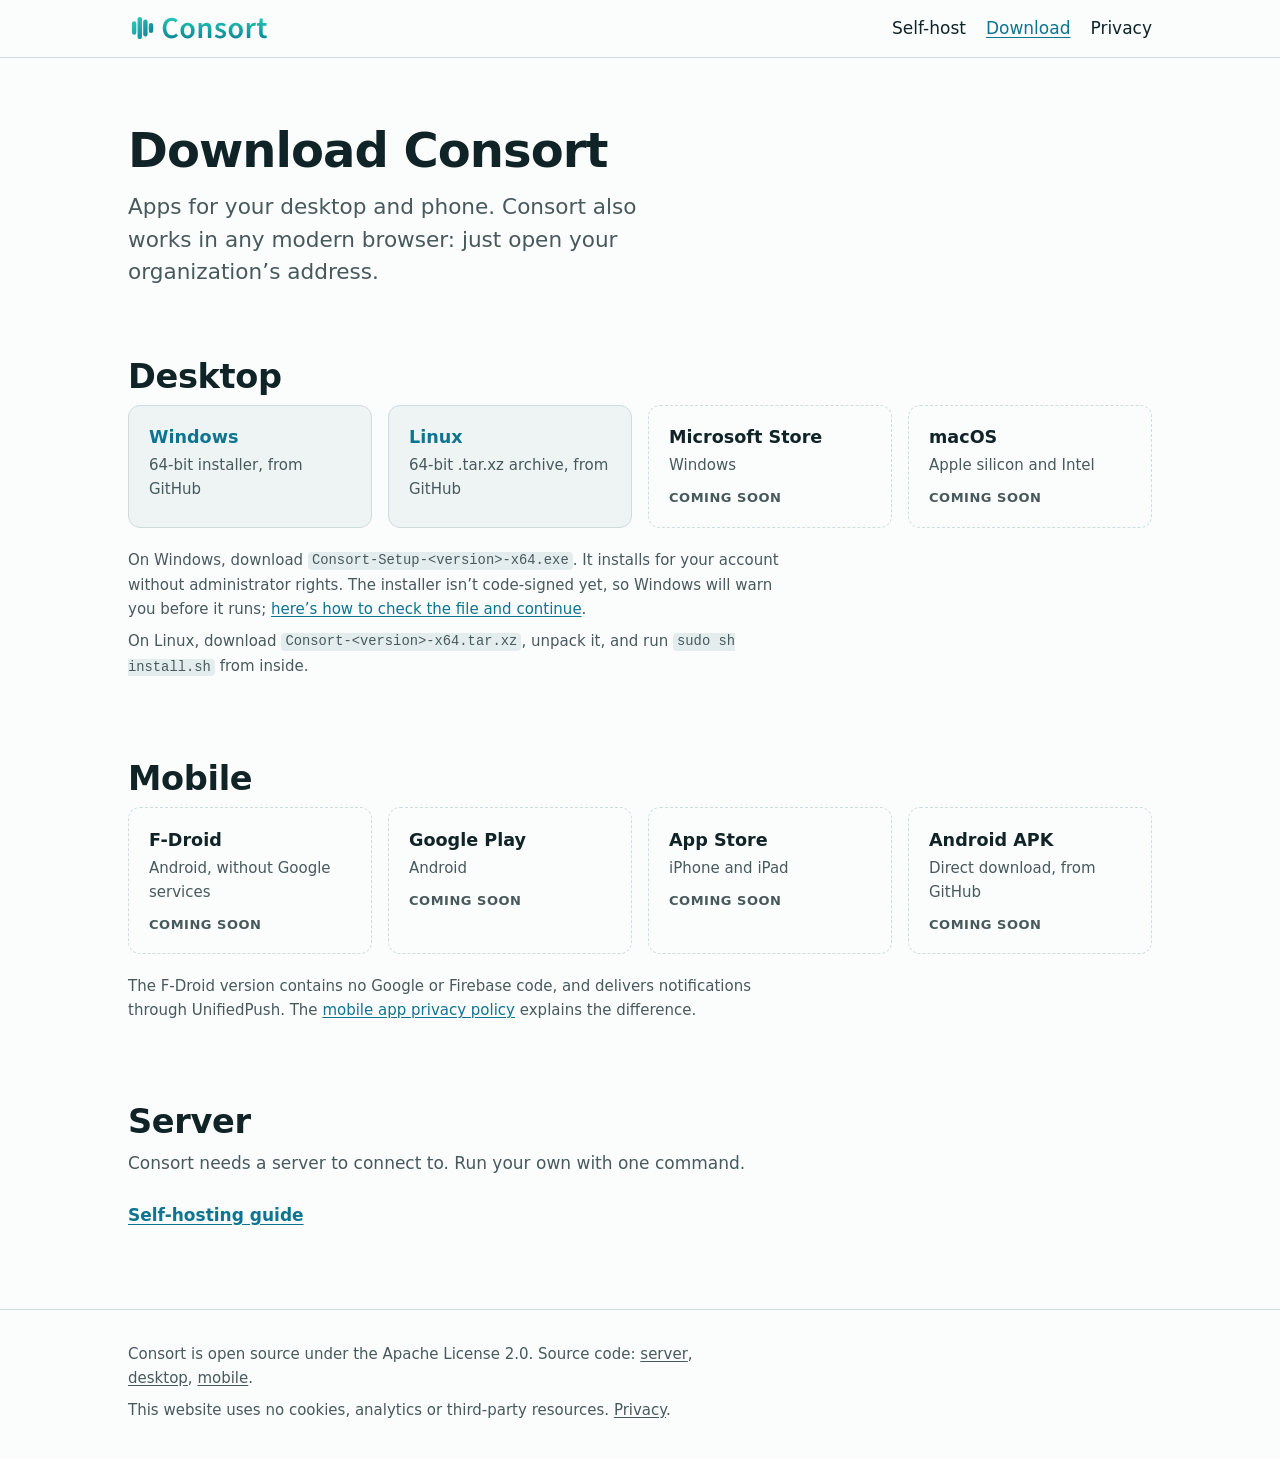
==== download/index.html @ 9788ccdd "Make the site about Consort as a whole consort.chat now markets Consort itself: the server, and the " ====
<!doctype html>
<html lang="en">
<head>
  <meta charset="utf-8">
  <meta name="viewport" content="width=device-width, initial-scale=1">
  <meta http-equiv="Content-Security-Policy" content="default-src 'none'; style-src 'self'; img-src 'self'; base-uri 'none'; form-action 'none'">
  <meta name="referrer" content="no-referrer">
  <title>Download · Consort</title>
  <meta name="description" content="Download Consort for Windows, Linux and Android.">
  <link rel="icon" href="../assets/favicon.svg" type="image/svg+xml">
  <link rel="stylesheet" href="../assets/style.css">
</head>
<body>
  <a class="skip-link" href="#main">Skip to content</a>

  <header class="site-header">
    <div class="wrap">
      <a class="brand" href="../"><img src="../assets/consort-logo.svg" alt="Consort" width="140" height="28"></a>
      <nav class="site-nav" aria-label="Main">
        <ul>
          <li><a href="../server/">Self-host</a></li>
          <li><a href="./" aria-current="page">Download</a></li>
          <li><a href="../privacy/">Privacy</a></li>
        </ul>
      </nav>
    </div>
  </header>

  <main id="main">
    <div class="wrap">
      <div class="page-head">
        <h1>Download Consort</h1>
        <p class="lede">Apps for your desktop and phone. Consort also works in any modern browser: just open your organization’s address.</p>
      </div>

      <!--
        One line per download. A card without href shows "Coming soon".
        To put one live, add its href (for cards with a data-href, rename
        data-href to href). See README.md.
      -->

      <section class="section" id="desktop" aria-labelledby="desktop-title">
        <h2 id="desktop-title">Desktop</h2>
        <ul class="stores">
          <li><a class="store" data-store="windows" href="https://github.com/Dyslectric/Consort-Desktop/releases/latest"><span class="store-name">Windows</span> <span class="store-detail">64-bit installer, from GitHub</span> <span class="store-status">Coming soon</span></a></li>
          <li><a class="store" data-store="linux" href="https://github.com/Dyslectric/Consort-Desktop/releases/latest"><span class="store-name">Linux</span> <span class="store-detail">64-bit .tar.xz archive, from GitHub</span> <span class="store-status">Coming soon</span></a></li>
          <li><a class="store" data-store="microsoft-store"><span class="store-name">Microsoft Store</span> <span class="store-detail">Windows</span> <span class="store-status">Coming soon</span></a></li>
          <li><a class="store" data-store="macos"><span class="store-name">macOS</span> <span class="store-detail">Apple silicon and Intel</span> <span class="store-status">Coming soon</span></a></li>
        </ul>
        <p class="fine-print">On Windows, download <code>Consort-Setup-&lt;version&gt;-x64.exe</code>. It installs for your account without administrator rights. The installer isn’t code-signed yet, so Windows will warn you before it runs; <a href="https://github.com/Dyslectric/Consort-Desktop/blob/main/docs/windows-smartscreen.md">here’s how to check the file and continue</a>.</p>
        <p class="fine-print">On Linux, download <code>Consort-&lt;version&gt;-x64.tar.xz</code>, unpack it, and run <code>sudo sh install.sh</code> from inside.</p>
      </section>

      <section class="section" id="mobile" aria-labelledby="mobile-title">
        <h2 id="mobile-title">Mobile</h2>
        <ul class="stores">
          <li><a class="store" data-store="f-droid" data-href="https://f-droid.org/packages/chat.consort.fdroid/"><span class="store-name">F-Droid</span> <span class="store-detail">Android, without Google services</span> <span class="store-status">Coming soon</span></a></li>
          <li><a class="store" data-store="google-play" data-href="https://play.google.com/store/apps/details?id=chat.consort.mobile"><span class="store-name">Google Play</span> <span class="store-detail">Android</span> <span class="store-status">Coming soon</span></a></li>
          <li><a class="store" data-store="app-store"><span class="store-name">App Store</span> <span class="store-detail">iPhone and iPad</span> <span class="store-status">Coming soon</span></a></li>
          <li><a class="store" data-store="android-apk" data-href="https://github.com/ConsortChat/consort-mobile/releases/latest"><span class="store-name">Android APK</span> <span class="store-detail">Direct download, from GitHub</span> <span class="store-status">Coming soon</span></a></li>
        </ul>
        <p class="fine-print">The F-Droid version contains no Google or Firebase code, and delivers notifications through UnifiedPush. The <a href="../privacy/mobile/">mobile app privacy policy</a> explains the difference.</p>
      </section>

      <section class="section" id="server" aria-labelledby="server-title">
        <h2 id="server-title">Server</h2>
        <p class="section-intro">Consort needs a server to connect to. Run your own with one command.</p>
        <p class="more"><a href="../server/">Self-hosting guide</a></p>
      </section>
    </div>
  </main>

  <footer class="site-footer">
    <div class="wrap">
      <p>Consort is open source under the Apache License 2.0. Source code: <a href="https://github.com/Dyslectric/Consort">server</a>, <a href="https://github.com/Dyslectric/Consort-Desktop">desktop</a>, <a href="https://github.com/ConsortChat/consort-mobile">mobile</a>.</p>
      <p>This website uses no cookies, analytics or third-party resources. <a href="../privacy/">Privacy</a>.</p>
    </div>
  </footer>
</body>
</html>
---- assets/style.css ----
/* Consort website. Plain CSS, no external resources. */

:root {
  color-scheme: light dark;

  --bg: #fbfdfd;
  --surface: #eef4f4;
  --text: #102326;
  --muted: #48595c;
  --border: #cfdcdd;
  --accent: #0e7490;
  --accent-hover: #0b5d73;
  --on-accent: #ffffff;
  --code-bg: #e4eded;
  --note-bg: #fff6db;
  --note-border: #b88600;
  --note-text: #3d2e00;

  --font: system-ui, -apple-system, "Segoe UI", Roboto, "Noto Sans", Ubuntu, Cantarell, "Helvetica Neue", Arial, sans-serif;
  --mono: ui-monospace, "Cascadia Mono", "Segoe UI Mono", Menlo, Consolas, monospace;
  --radius: 12px;
  --page: 68rem;
  --measure: 70ch;
  --gutter: clamp(1rem, 4vw, 2rem);
}

@media (prefers-color-scheme: dark) {
  :root {
    --bg: #0c1517;
    --surface: #152326;
    --text: #e4eced;
    --muted: #a3b4b6;
    --border: #2a3c3f;
    --accent: #2dd4bf;
    --accent-hover: #5eead4;
    --on-accent: #042f2e;
    --code-bg: #0f1c1f;
    --note-bg: #2b2208;
    --note-border: #d9a520;
    --note-text: #f6e7b8;
  }
}

*,
*::before,
*::after {
  box-sizing: border-box;
}

html {
  -webkit-text-size-adjust: 100%;
  text-size-adjust: 100%;
}

body {
  margin: 0;
  background: var(--bg);
  color: var(--text);
  font-family: var(--font);
  font-size: 1.0625rem;
  line-height: 1.6;
}

img,
video {
  max-width: 100%;
  height: auto;
}

a {
  color: var(--accent);
  text-underline-offset: 0.15em;
}

a:hover {
  color: var(--accent-hover);
}

:focus-visible {
  outline: 3px solid var(--accent);
  outline-offset: 3px;
  border-radius: 4px;
}

h1,
h2,
h3 {
  line-height: 1.2;
  text-wrap: balance;
}

p {
  text-wrap: pretty;
}

code {
  font-family: var(--mono);
  font-size: 0.92em;
}

.wrap {
  max-width: var(--page);
  margin-inline: auto;
  padding-inline: var(--gutter);
}

.visually-hidden {
  position: absolute !important;
  width: 1px;
  height: 1px;
  margin: -1px;
  padding: 0;
  overflow: hidden;
  clip: rect(0 0 0 0);
  white-space: nowrap;
  border: 0;
}

.skip-link {
  position: absolute;
  left: var(--gutter);
  top: -100px;
  z-index: 10;
  padding: 0.5rem 1rem;
  background: var(--accent);
  color: var(--on-accent);
  border-radius: 0 0 8px 8px;
  font-weight: 600;
}

.skip-link:focus {
  top: 0;
  color: var(--on-accent);
}

/* Header and footer */

.site-header {
  border-bottom: 1px solid var(--border);
}

.site-header .wrap {
  display: flex;
  flex-wrap: wrap;
  align-items: center;
  justify-content: space-between;
  gap: 0.5rem 1.5rem;
  padding-block: 0.9rem;
}

.brand {
  display: inline-flex;
  align-items: center;
  border-radius: 4px;
}

.brand img {
  display: block;
  width: auto;
  height: 28px;
}

.site-nav ul {
  display: flex;
  flex-wrap: wrap;
  gap: 0.25rem 1.25rem;
  margin: 0;
  padding: 0;
  list-style: none;
}

.site-nav a {
  color: var(--text);
  text-decoration: none;
  font-weight: 500;
}

.site-nav a:hover,
.site-nav a[aria-current="page"] {
  color: var(--accent);
  text-decoration: underline;
}

.site-footer {
  margin-top: 5rem;
  border-top: 1px solid var(--border);
  color: var(--muted);
  font-size: 0.9375rem;
}

.site-footer .wrap {
  padding-block: 2rem;
}

.site-footer p {
  margin: 0 0 0.5rem;
  max-width: var(--measure);
}

.site-footer a {
  color: inherit;
}

.site-footer a:hover {
  color: var(--accent);
}

/* Shared blocks */

.section {
  padding-top: clamp(3rem, 8vw, 5rem);
}

.section > h2,
.section-head h2 {
  margin: 0 0 0.5rem;
  font-size: clamp(1.6rem, 4vw, 2.1rem);
  letter-spacing: -0.01em;
}

.section-intro {
  margin: 0 0 1.5rem;
  max-width: var(--measure);
  color: var(--muted);
  font-size: 1.0625rem;
}

.page-head {
  padding-block: clamp(2.5rem, 7vw, 4rem) 0;
  max-width: var(--measure);
}

.page-head h1 {
  margin: 0 0 0.75rem;
  font-size: clamp(2.2rem, 6vw, 3rem);
  letter-spacing: -0.02em;
}

.lede {
  margin: 0 0 1.75rem;
  max-width: 44ch;
  color: var(--muted);
  font-size: clamp(1.15rem, 2.4vw, 1.35rem);
  line-height: 1.5;
}

.actions {
  display: flex;
  flex-wrap: wrap;
  gap: 0.75rem;
}

.button {
  display: inline-block;
  padding: 0.7rem 1.25rem;
  border: 2px solid var(--accent);
  border-radius: 999px;
  font-weight: 600;
  text-decoration: none;
  line-height: 1.2;
}

.button-primary {
  background: var(--accent);
  color: var(--on-accent);
}

.button-primary:hover {
  background: var(--accent-hover);
  border-color: var(--accent-hover);
  color: var(--on-accent);
}

.button-secondary {
  color: var(--accent);
}

.button-secondary:hover {
  border-color: var(--accent-hover);
  color: var(--accent-hover);
}

.cards {
  display: grid;
  grid-template-columns: repeat(auto-fit, minmax(17rem, 1fr));
  gap: 1rem;
  margin: 0;
  padding: 0;
  list-style: none;
}

.card {
  padding: 1.25rem 1.35rem;
  background: var(--surface);
  border-radius: var(--radius);
}

.card h3 {
  margin: 0 0 0.35rem;
  font-size: 1.125rem;
}

.card p {
  margin: 0;
  color: var(--muted);
}

.card p + p {
  margin-top: 0.75rem;
}

.card .card-link {
  font-weight: 600;
}

/* At most two columns, so four cards make a 2×2 grid rather than 3 + 1. */
.cards-pairs {
  grid-template-columns: repeat(auto-fit, minmax(min(100%, 26rem), 1fr));
}

.page-head + .section {
  padding-top: clamp(1.5rem, 4vw, 2.5rem);
}

.more {
  margin: 1.25rem 0 0;
  font-weight: 600;
}

.fine-print {
  margin: 1.25rem 0 0;
  max-width: var(--measure);
  color: var(--muted);
  font-size: 0.9375rem;
}

.fine-print + .fine-print {
  margin-top: 0.5rem;
}

pre {
  margin: 0 0 1rem;
  padding: 1rem 1.25rem;
  overflow-x: auto;
  background: var(--code-bg);
  border: 1px solid var(--border);
  border-radius: 8px;
  font-family: var(--mono);
  font-size: 0.9375rem;
  line-height: 1.55;
}

pre code {
  font-size: inherit;
}

:not(pre) > code {
  padding: 0.1em 0.3em;
  background: var(--code-bg);
  border-radius: 4px;
}

/* Landing page */

.hero {
  display: grid;
  grid-template-columns: 1fr;
  align-items: center;
  gap: 2.5rem;
  padding-block: clamp(2.5rem, 8vw, 5rem) 0;
}

@media (min-width: 56rem) {
  .hero {
    grid-template-columns: minmax(0, 1.15fr) minmax(0, 1fr);
  }
}

.hero h1 {
  margin: 0 0 1rem;
  font-size: clamp(2.3rem, 5.5vw, 3.5rem);
  letter-spacing: -0.02em;
}

.media {
  margin: 0;
}

.media video,
.media img {
  display: block;
  width: 100%;
  border-radius: var(--radius);
  background: #1c1c1c;
}

.media figcaption {
  margin-top: 0.6rem;
  color: var(--muted);
  font-size: 0.9375rem;
}

.hero .media video {
  max-width: 26rem;
  margin-inline: auto;
}

.hero .media figcaption {
  text-align: center;
}

.split {
  display: grid;
  grid-template-columns: 1fr;
  align-items: center;
  gap: 2rem;
}

@media (min-width: 56rem) {
  .split {
    grid-template-columns: minmax(0, 1fr) minmax(0, 1fr);
    gap: 3rem;
  }
}

.split p {
  color: var(--muted);
  max-width: var(--measure);
}

.checks {
  margin: 0;
  padding: 0;
  list-style: none;
}

.checks li {
  position: relative;
  padding-left: 1.5rem;
}

.checks li + li {
  margin-top: 0.4rem;
}

.checks li::before {
  content: "";
  position: absolute;
  left: 0.2rem;
  top: 0.55em;
  width: 0.5rem;
  height: 0.5rem;
  border-radius: 50%;
  background: var(--accent);
}

.band {
  padding: clamp(1.5rem, 4vw, 2.5rem);
  background: var(--surface);
  border-radius: calc(var(--radius) * 1.5);
}

.band > h2 {
  margin-top: 0;
}

.band p {
  max-width: var(--measure);
}

/* Download cards. A card without href is a placeholder ("Coming soon"). */

.stores {
  display: grid;
  grid-template-columns: repeat(auto-fit, minmax(14rem, 1fr));
  gap: 1rem;
  margin: 0;
  padding: 0;
  list-style: none;
}

.store {
  display: flex;
  flex-direction: column;
  gap: 0.1rem;
  height: 100%;
  padding: 1.1rem 1.25rem;
  border: 1px solid var(--border);
  border-radius: var(--radius);
  background: var(--surface);
  color: var(--text);
  text-decoration: none;
}

.store-name {
  font-weight: 650;
  font-size: 1.1rem;
}

.store-detail {
  color: var(--muted);
  font-size: 0.9375rem;
}

.store-status {
  margin-top: 0.6rem;
  color: var(--muted);
  font-size: 0.8125rem;
  font-weight: 600;
  letter-spacing: 0.04em;
  text-transform: uppercase;
}

.store[href] .store-name {
  color: var(--accent);
}

.store[href]:hover {
  border-color: var(--accent);
}

.store[href]:hover .store-name {
  text-decoration: underline;
}

.store[href] .store-status {
  display: none;
}

.store:not([href]) {
  border-style: dashed;
  background: transparent;
}

/* Long-form text (server guide, privacy policies) */

.prose {
  max-width: var(--measure);
  padding-block: clamp(2rem, 6vw, 3.5rem) 0;
}

.prose h1 {
  margin: 0 0 0.5rem;
  font-size: clamp(2rem, 5vw, 2.6rem);
  letter-spacing: -0.01em;
}

.prose h2 {
  margin: 2.5rem 0 0.5rem;
  font-size: 1.4rem;
}

.prose h3 {
  margin: 1.75rem 0 0.35rem;
  font-size: 1.1rem;
}

.prose p,
.prose ul,
.prose ol {
  margin: 0 0 1rem;
}

.prose li + li {
  margin-top: 0.35rem;
}

.meta {
  color: var(--muted);
}

.breadcrumb {
  margin: 0 0 0.5rem;
  font-size: 0.9375rem;
}

.note {
  margin: 1.5rem 0 2rem;
  padding: 1rem 1.25rem;
  border: 1px solid var(--note-border);
  border-left-width: 6px;
  border-radius: 8px;
  background: var(--note-bg);
  color: var(--note-text);
}

.note p {
  margin: 0;
}

.note p + p {
  margin-top: 0.5rem;
}

.placeholder {
  padding: 0 0.2em;
  border-radius: 3px;
  background: var(--note-bg);
  color: var(--note-text);
  outline: 1px dashed var(--note-border);
  font-family: var(--mono);
  font-size: 0.9em;
}

.table-scroll {
  margin: 0 0 1rem;
  overflow-x: auto;
}

table {
  width: 100%;
  min-width: 32rem;
  border-collapse: collapse;
  font-size: 0.9875rem;
}

th,
td {
  padding: 0.6rem 0.75rem;
  border-bottom: 1px solid var(--border);
  text-align: left;
  vertical-align: top;
}

thead th {
  border-bottom-width: 2px;
}

tbody th {
  font-weight: 600;
}

@media (prefers-reduced-motion: no-preference) {
  html {
    scroll-behavior: smooth;
  }
}
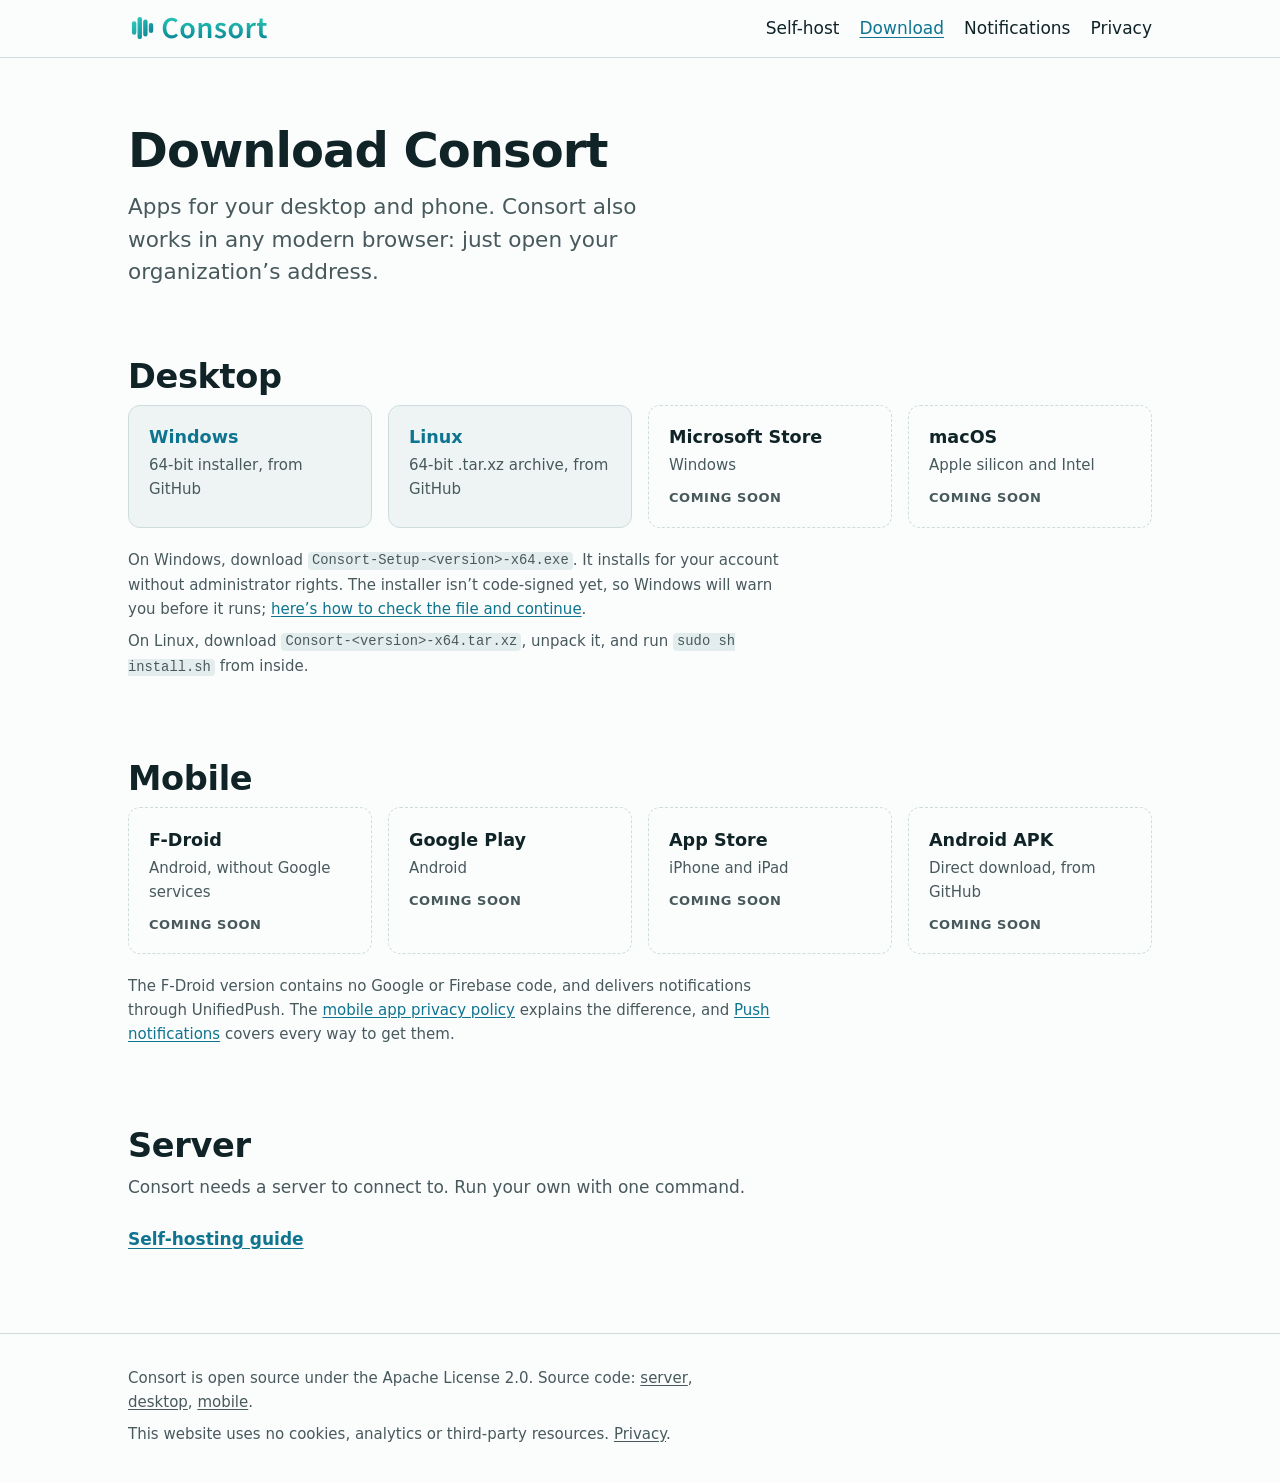
==== commit 35921afd: "Add a push notifications page /notifications/ explains how Consort gets notifications to devices:  -" ====
--- a/download/index.html
+++ b/download/index.html
@@ -20,6 +20,7 @@
         <ul>
           <li><a href="../server/">Self-host</a></li>
           <li><a href="./" aria-current="page">Download</a></li>
+          <li><a href="../notifications/">Notifications</a></li>
           <li><a href="../privacy/">Privacy</a></li>
         </ul>
       </nav>
@@ -59,7 +60,7 @@
           <li><a class="store" data-store="app-store"><span class="store-name">App Store</span> <span class="store-detail">iPhone and iPad</span> <span class="store-status">Coming soon</span></a></li>
           <li><a class="store" data-store="android-apk" data-href="https://github.com/ConsortChat/consort-mobile/releases/latest"><span class="store-name">Android APK</span> <span class="store-detail">Direct download, from GitHub</span> <span class="store-status">Coming soon</span></a></li>
         </ul>
-        <p class="fine-print">The F-Droid version contains no Google or Firebase code, and delivers notifications through UnifiedPush. The <a href="../privacy/mobile/">mobile app privacy policy</a> explains the difference.</p>
+        <p class="fine-print">The F-Droid version contains no Google or Firebase code, and delivers notifications through UnifiedPush. The <a href="../privacy/mobile/">mobile app privacy policy</a> explains the difference, and <a href="../notifications/">Push notifications</a> covers every way to get them.</p>
       </section>
 
       <section class="section" id="server" aria-labelledby="server-title">
--- a/assets/style.css
+++ b/assets/style.css
@@ -181,6 +181,27 @@
   text-decoration: underline;
 }
 
+/* Keep all four links on one row on phones. */
+@media (max-width: 30rem) {
+  .site-nav ul {
+    gap: 0.25rem 0.9rem;
+  }
+
+  .site-nav a {
+    font-size: 0.9375rem;
+  }
+}
+
+@media (max-width: 22rem) {
+  .site-nav ul {
+    gap: 0.25rem 0.7rem;
+  }
+
+  .site-nav a {
+    font-size: 0.875rem;
+  }
+}
+
 .site-footer {
   margin-top: 5rem;
   border-top: 1px solid var(--border);
@@ -362,31 +383,10 @@
 
 /* Landing page */
 
-.hero {
-  display: grid;
-  grid-template-columns: 1fr;
-  align-items: center;
-  gap: 2.5rem;
-  padding-block: clamp(2.5rem, 8vw, 5rem) 0;
-}
-
-@media (min-width: 56rem) {
-  .hero {
-    grid-template-columns: minmax(0, 1.15fr) minmax(0, 1fr);
-  }
-}
-
-.hero h1 {
-  margin: 0 0 1rem;
-  font-size: clamp(2.3rem, 5.5vw, 3.5rem);
-  letter-spacing: -0.02em;
-}
-
 .media {
   margin: 0;
 }
 
-.media video,
 .media img {
   display: block;
   width: 100%;
@@ -394,19 +394,695 @@
   background: #1c1c1c;
 }
 
-.media figcaption {
-  margin-top: 0.6rem;
-  color: var(--muted);
-  font-size: 0.9375rem;
-}
-
-.hero .media video {
-  max-width: 26rem;
+/*
+  Hero: a dark stage, in both themes, with the desktop app in perspective.
+  The app is a decorative HTML mockup sized in em, and the stage sets its
+  font size from the container width, so the whole scene scales together.
+  The scene is 100em wide.
+*/
+
+.hero {
+  position: relative;
+  isolation: isolate;
+  overflow: hidden;
+  padding-bottom: clamp(2.5rem, 7vw, 5rem);
+  background:
+    radial-gradient(50% 42% at 60% 70%, rgb(45 212 191 / 0.3), transparent 70%),
+    radial-gradient(34% 34% at 10% 16%, rgb(14 116 144 / 0.5), transparent 70%),
+    radial-gradient(28% 28% at 94% 8%, rgb(94 234 212 / 0.16), transparent 70%),
+    #061012;
+  color: #e6f0f1;
+}
+
+.hero::before {
+  content: "";
+  position: absolute;
+  z-index: -1;
+  left: -30%;
+  right: -30%;
+  bottom: 0;
+  height: 58%;
+  background-image:
+    linear-gradient(rgb(94 234 212 / 0.13) 1px, transparent 1px),
+    linear-gradient(90deg, rgb(94 234 212 / 0.13) 1px, transparent 1px);
+  background-size: 56px 56px;
+  transform: perspective(700px) rotateX(64deg);
+  transform-origin: 50% 100%;
+  -webkit-mask-image: linear-gradient(to top, #000, transparent 85%);
+  mask-image: linear-gradient(to top, #000, transparent 85%);
+}
+
+.hero-copy {
+  padding-block: clamp(3rem, 9vw, 5.5rem) 0;
+  text-align: center;
+}
+
+.hero-copy h1 {
+  max-width: 22ch;
+  margin: 0 auto 1.1rem;
+  color: #f4fafa;
+  font-size: clamp(2.3rem, 6.2vw, 4.1rem);
+  letter-spacing: -0.03em;
+  line-height: 1.08;
+}
+
+.accent {
+  background: linear-gradient(90deg, #99f6e4, #2dd4bf 45%, #38bdf8);
+  -webkit-background-clip: text;
+  background-clip: text;
+  color: transparent;
+}
+
+@media (forced-colors: active) {
+  .accent {
+    background: none;
+    color: CanvasText;
+  }
+}
+
+.hero .lede {
+  max-width: 54ch;
   margin-inline: auto;
-}
-
-.hero .media figcaption {
-  text-align: center;
+  color: #a9c4c6;
+}
+
+.hero .actions {
+  justify-content: center;
+}
+
+.hero .button-primary {
+  background: #2dd4bf;
+  border-color: #2dd4bf;
+  color: #042f2e;
+  box-shadow: 0 0 2rem rgb(45 212 191 / 0.35);
+}
+
+.hero .button-primary:hover {
+  background: #5eead4;
+  border-color: #5eead4;
+  color: #042f2e;
+}
+
+.hero .button-secondary {
+  border-color: #2dd4bf;
+  color: #5eead4;
+}
+
+.hero .button-secondary:hover {
+  border-color: #5eead4;
+  color: #99f6e4;
+}
+
+.hero :focus-visible {
+  outline-color: #5eead4;
+}
+
+.stage-wrap {
+  container-type: inline-size;
+  max-width: 80rem;
+  margin: clamp(1.5rem, 5vw, 3rem) auto 0;
+  padding-inline: var(--gutter);
+}
+
+.stage {
+  position: relative;
+  height: 66em;
+  font-size: calc(100cqi / 118);
+  perspective: 170em;
+  perspective-origin: 50% 20%;
+  -webkit-user-select: none;
+  user-select: none;
+}
+
+.scene {
+  position: absolute;
+  top: 1em;
+  left: 50%;
+  width: 100em;
+  height: 56em;
+  margin-left: -48em;
+  transform-style: preserve-3d;
+  transform: rotateX(20deg) rotateY(-20deg) rotateZ(7deg);
+}
+
+.scene-glow {
+  position: absolute;
+  inset: -12% -8%;
+  border-radius: 50%;
+  background: radial-gradient(closest-side, rgb(45 212 191 / 0.35), transparent);
+  transform: translateZ(-16em);
+}
+
+.scene-shadow {
+  position: absolute;
+  inset: 8% 2% -6% 8%;
+  border-radius: 4em;
+  background: rgb(0 0 0 / 0.55);
+  box-shadow: 0 0 7em 5em rgb(0 0 0 / 0.5);
+  transform: translateZ(-5em);
+}
+
+.ico {
+  flex: none;
+  width: 1.2em;
+  height: 1.2em;
+}
+
+.av {
+  flex: none;
+  width: 1.6em;
+  height: 1.6em;
+  border-radius: 50%;
+}
+
+/* The app window */
+
+.app {
+  position: absolute;
+  inset: 0;
+  display: grid;
+  grid-template-columns: 3em 17.5em minmax(0, 1fr) 14em;
+  grid-template-rows: 3.2em minmax(0, 1fr);
+  overflow: hidden;
+  border-radius: 1em;
+  background: #1d1d1d;
+  color: #d6d8da;
+  font-size: 1.1em;
+  line-height: 1.35;
+  text-align: left;
+  box-shadow:
+    0 0 0 0.1em rgb(255 255 255 / 0.1),
+    0 3em 6em rgb(0 0 0 / 0.6);
+}
+
+.app::after {
+  content: "";
+  position: absolute;
+  inset: 0;
+  background: linear-gradient(115deg, rgb(255 255 255 / 0.08), transparent 32%, transparent 72%, rgb(255 255 255 / 0.03));
+  pointer-events: none;
+}
+
+.app-rail {
+  grid-row: 1 / 3;
+  display: flex;
+  flex-direction: column;
+  align-items: center;
+  gap: 1.1em;
+  padding: 0.8em 0;
+  background: #161718;
+  border-right: 1px solid #2a2b2d;
+  color: #8a9099;
+}
+
+.rail-org {
+  display: grid;
+  place-items: center;
+  width: 2em;
+  height: 2em;
+  border-radius: 0.5em;
+  background: linear-gradient(135deg, #2dd4bf, #0e7490);
+  box-shadow: 0 0 0 0.15em #161718, 0 0 0 0.3em #2dd4bf;
+  color: #fff;
+}
+
+.rail-gap {
+  flex: 1;
+}
+
+.app-top {
+  grid-column: 2 / 5;
+  display: flex;
+  align-items: center;
+  gap: 0.9em;
+  padding-right: 1em;
+  background: #202020;
+  border-bottom: 1px solid #2c2c2c;
+  color: #a9b0b8;
+}
+
+.app-brand {
+  display: flex;
+  flex: none;
+  align-items: center;
+  gap: 0.8em;
+  width: 17em;
+  padding-left: 0.9em;
+}
+
+.app-logo {
+  width: auto;
+  height: 1.3em;
+}
+
+.app-crumb {
+  display: flex;
+  align-items: center;
+  gap: 0.45em;
+  color: #eceeef;
+  font-size: 1.05em;
+  font-weight: 600;
+}
+
+.dim {
+  color: #7d848c;
+}
+
+.grow {
+  flex: 1;
+}
+
+.app-search {
+  display: flex;
+  align-items: center;
+  gap: 0.5em;
+  width: 11em;
+  padding: 0.35em 0.6em;
+  border-radius: 0.35em;
+  background: #2b2c2e;
+  color: #8f969e;
+}
+
+.app-side,
+.app-users {
+  padding: 0.7em 0.6em;
+  overflow: hidden;
+  white-space: nowrap;
+}
+
+.field {
+  display: flex;
+  align-items: center;
+  gap: 0.5em;
+  margin-bottom: 0.4em;
+  padding: 0.35em 0.6em;
+  border: 1px solid #3a3b3e;
+  border-radius: 0.35em;
+  color: #80878f;
+}
+
+.sec {
+  display: flex;
+  align-items: center;
+  gap: 0.5em;
+  margin: 0.7em 0 0.2em;
+  padding-left: 0.2em;
+  color: #8ea3be;
+  font-size: 0.85em;
+  font-weight: 600;
+  letter-spacing: 0.06em;
+}
+
+.sec::before {
+  content: "";
+  border-top: 0.42em solid currentColor;
+  border-inline: 0.3em solid transparent;
+}
+
+.sec .views {
+  display: flex;
+  gap: 0.9em;
+  margin-left: auto;
+  font-size: 1.1em;
+}
+
+.row {
+  display: flex;
+  align-items: center;
+  gap: 0.55em;
+  padding: 0.26em 0.5em;
+  border-radius: 0.35em;
+}
+
+.row.on {
+  background: #2e3236;
+  color: #fff;
+}
+
+.row.sub {
+  padding-left: 2.3em;
+  color: #b9bec4;
+  font-size: 0.9em;
+}
+
+.row .av {
+  width: 1.35em;
+  height: 1.35em;
+}
+
+.presence {
+  flex: none;
+  width: 0.55em;
+  height: 0.55em;
+  margin-inline: 0.2em;
+  border: 0.1em solid #6b7178;
+  border-radius: 50%;
+}
+
+.presence.live {
+  border-color: #3ecf6e;
+  background: #3ecf6e;
+}
+
+.c-hash { color: #c6d84e; }
+.c-globe { color: #a38bf2; }
+.c-folder { color: #f5a83a; }
+.c-lounge { color: #f2b33d; }
+.c-voice { color: #ef7fa6; }
+.c-private { color: #8fd3ea; }
+
+.app-main {
+  position: relative;
+  padding: 1em 1.2em 4em;
+  overflow: hidden;
+}
+
+.recip {
+  display: flex;
+  align-items: center;
+  gap: 0.45em;
+  padding: 0.45em 0.8em;
+  border-radius: 0.45em 0.45em 0 0;
+  background: #2b4d50;
+  color: #eef6f6;
+  font-weight: 600;
+}
+
+.recip .when {
+  margin-left: auto;
+  font-size: 0.85em;
+  letter-spacing: 0.05em;
+}
+
+.msgs {
+  padding: 0.3em 0.9em 0.6em;
+  border: 1px solid #2b4d50;
+  border-top: 0;
+  border-radius: 0 0 0.45em 0.45em;
+}
+
+.msg {
+  display: grid;
+  grid-template-columns: 2.5em minmax(0, 1fr);
+  gap: 0.15em 0.8em;
+  padding: 0.55em 0;
+}
+
+.msg .av {
+  grid-row: span 2;
+  width: 2.5em;
+  height: 2.5em;
+}
+
+.msg-head {
+  display: flex;
+  justify-content: space-between;
+  color: #f1f3f4;
+  font-weight: 600;
+}
+
+.msg-head .when {
+  color: #80878f;
+  font-size: 0.85em;
+  font-weight: 400;
+}
+
+.compose {
+  position: absolute;
+  right: 1.2em;
+  bottom: 0.9em;
+  left: 1.2em;
+  padding: 0.6em 0.8em;
+  border: 1px solid #37393c;
+  border-radius: 0.45em;
+  background: #232425;
+  color: #8d949b;
+}
+
+.invite {
+  margin: 0.8em 0 0 0.3em;
+  color: #7aaee0;
+  font-size: 0.8em;
+  font-weight: 600;
+  letter-spacing: 0.05em;
+}
+
+/* The call, floating in front of the window */
+
+.call {
+  position: absolute;
+  right: -3.5em;
+  bottom: -4em;
+  display: grid;
+  grid-template-rows: 2.7em minmax(0, 1fr) 3.6em;
+  width: 48em;
+  height: 30em;
+  overflow: hidden;
+  border-radius: 0.9em;
+  background: #050505;
+  color: #e9eaeb;
+  font-size: 1.1em;
+  line-height: 1.3;
+  text-align: left;
+  transform: translateZ(9em);
+  box-shadow:
+    0 0 0 0.1em rgb(255 255 255 / 0.13),
+    0 2.5em 5em rgb(0 0 0 / 0.65),
+    0 0 7em rgb(45 212 191 / 0.25);
+}
+
+.call-head {
+  display: flex;
+  align-items: center;
+  gap: 0.5em;
+  padding: 0 0.8em;
+  background: #26262c;
+  font-size: 0.95em;
+}
+
+.pill {
+  padding: 0.25em 0.7em;
+  border-radius: 0.3em;
+  background: #3c3c44;
+  font-size: 0.9em;
+}
+
+.pill.leave {
+  background: #e03a3e;
+  color: #fff;
+}
+
+.call-body {
+  display: grid;
+  grid-template-columns: minmax(0, 1fr) 9em;
+  gap: 0.6em;
+  padding: 0.7em;
+}
+
+.share {
+  position: relative;
+  overflow: hidden;
+  border-radius: 0.5em;
+  background: #0c1416;
+}
+
+.share-page {
+  position: absolute;
+  inset: 0.8em 0.8em 2.2em;
+  display: grid;
+  grid-template-rows: 1em minmax(0, 1fr) 4em;
+  gap: 0.7em;
+  padding: 0.8em;
+  border-radius: 0.4em;
+  background: #f4fafa;
+}
+
+.sp-nav {
+  display: flex;
+  align-items: center;
+  justify-content: flex-end;
+  gap: 0.5em;
+}
+
+.sp-nav i {
+  width: 2.5em;
+  height: 0.45em;
+  border-radius: 1em;
+  background: #c7d8d9;
+}
+
+.sp-hero {
+  display: flex;
+  flex-direction: column;
+  justify-content: center;
+  gap: 0.55em;
+  padding: 0 1.5em;
+  border-radius: 0.4em;
+  background: linear-gradient(135deg, #0b3b44, #0e7490 55%, #2dd4bf);
+  color: #fff;
+}
+
+.sp-hero .ico {
+  width: 2.2em;
+  height: 2.2em;
+}
+
+.sp-line {
+  display: block;
+  width: 70%;
+  height: 0.7em;
+  border-radius: 1em;
+  background: rgb(255 255 255 / 0.85);
+}
+
+.sp-line.short {
+  width: 45%;
+  background: rgb(255 255 255 / 0.5);
+}
+
+.sp-cards {
+  display: grid;
+  grid-template-columns: repeat(3, 1fr);
+  gap: 0.6em;
+}
+
+.sp-cards i {
+  border-radius: 0.35em;
+  background: #deeced;
+}
+
+.strip {
+  display: grid;
+  grid-template-rows: repeat(4, minmax(0, 1fr));
+  gap: 0.5em;
+}
+
+.tile {
+  position: relative;
+  display: grid;
+  place-items: center;
+  border-radius: 0.5em;
+  background: #1b1c1f;
+}
+
+.tile .av {
+  width: 2.8em;
+  height: 2.8em;
+}
+
+.tile-name {
+  position: absolute;
+  bottom: 0.35em;
+  left: 0.45em;
+  padding: 0.05em 0.4em;
+  border-radius: 0.25em;
+  background: rgb(0 0 0 / 0.6);
+  font-size: 0.75em;
+}
+
+.call-bar {
+  display: flex;
+  align-items: center;
+  justify-content: center;
+  gap: 1.3em;
+  background: #121214;
+  color: #d9dadc;
+}
+
+.call-bar .ico {
+  width: 1.45em;
+  height: 1.45em;
+}
+
+.call-bar .on {
+  color: #2dd4bf;
+}
+
+.hangup {
+  display: grid;
+  place-items: center;
+  width: 3em;
+  height: 2.2em;
+  margin-left: 0.8em;
+  border-radius: 0.4em;
+  background: #e03a3e;
+  color: #fff;
+}
+
+/* The voice channel, lifted out of the sidebar */
+
+.callout {
+  position: absolute;
+  top: 25em;
+  left: -8em;
+  width: 17em;
+  padding: 0.9em 0.9em 1em;
+  border-radius: 0.9em;
+  background: #1f2022;
+  color: #dfe2e5;
+  font-size: 1.3em;
+  line-height: 1.3;
+  text-align: left;
+  white-space: nowrap;
+  transform: translateZ(15em);
+  box-shadow:
+    0 0 0 0.08em rgb(255 255 255 / 0.13),
+    0 2em 4em rgb(0 0 0 / 0.6),
+    0 0 5em rgb(239 127 166 / 0.18);
+}
+
+.callout .sec {
+  margin-top: 0;
+}
+
+.callout .row.sub {
+  padding-left: 1.9em;
+  font-size: 0.95em;
+}
+
+.callout .row .av {
+  width: 1.5em;
+  height: 1.5em;
+}
+
+.callout-count {
+  margin-left: auto;
+  color: #8f969e;
+  font-size: 0.8em;
+}
+
+/* Speaking rings take turns; with reduced motion, one stays lit. */
+
+.ring {
+  border-radius: 50%;
+}
+
+.ring.r1 {
+  box-shadow: 0 0 0 0.14em #34d399;
+}
+
+@media (prefers-reduced-motion: no-preference) {
+  .scene {
+    animation: drift 18s ease-in-out infinite alternate;
+  }
+
+  .ring {
+    animation: speak 8s ease-in-out infinite;
+  }
+
+  .ring.r2 { animation-delay: 2s; }
+  .ring.r3 { animation-delay: 4s; }
+  .ring.r4 { animation-delay: 6s; }
+}
+
+@keyframes drift {
+  from { transform: rotateX(20deg) rotateY(-20deg) rotateZ(7deg); }
+  to { transform: rotateX(15deg) rotateY(-12deg) rotateZ(4deg); }
+}
+
+@keyframes speak {
+  0%, 25%, 100% { box-shadow: 0 0 0 0.14em rgb(52 211 153 / 0); }
+  5%, 20% { box-shadow: 0 0 0 0.14em #34d399, 0 0 0.7em 0.15em rgb(52 211 153 / 0.55); }
 }
 
 .split {
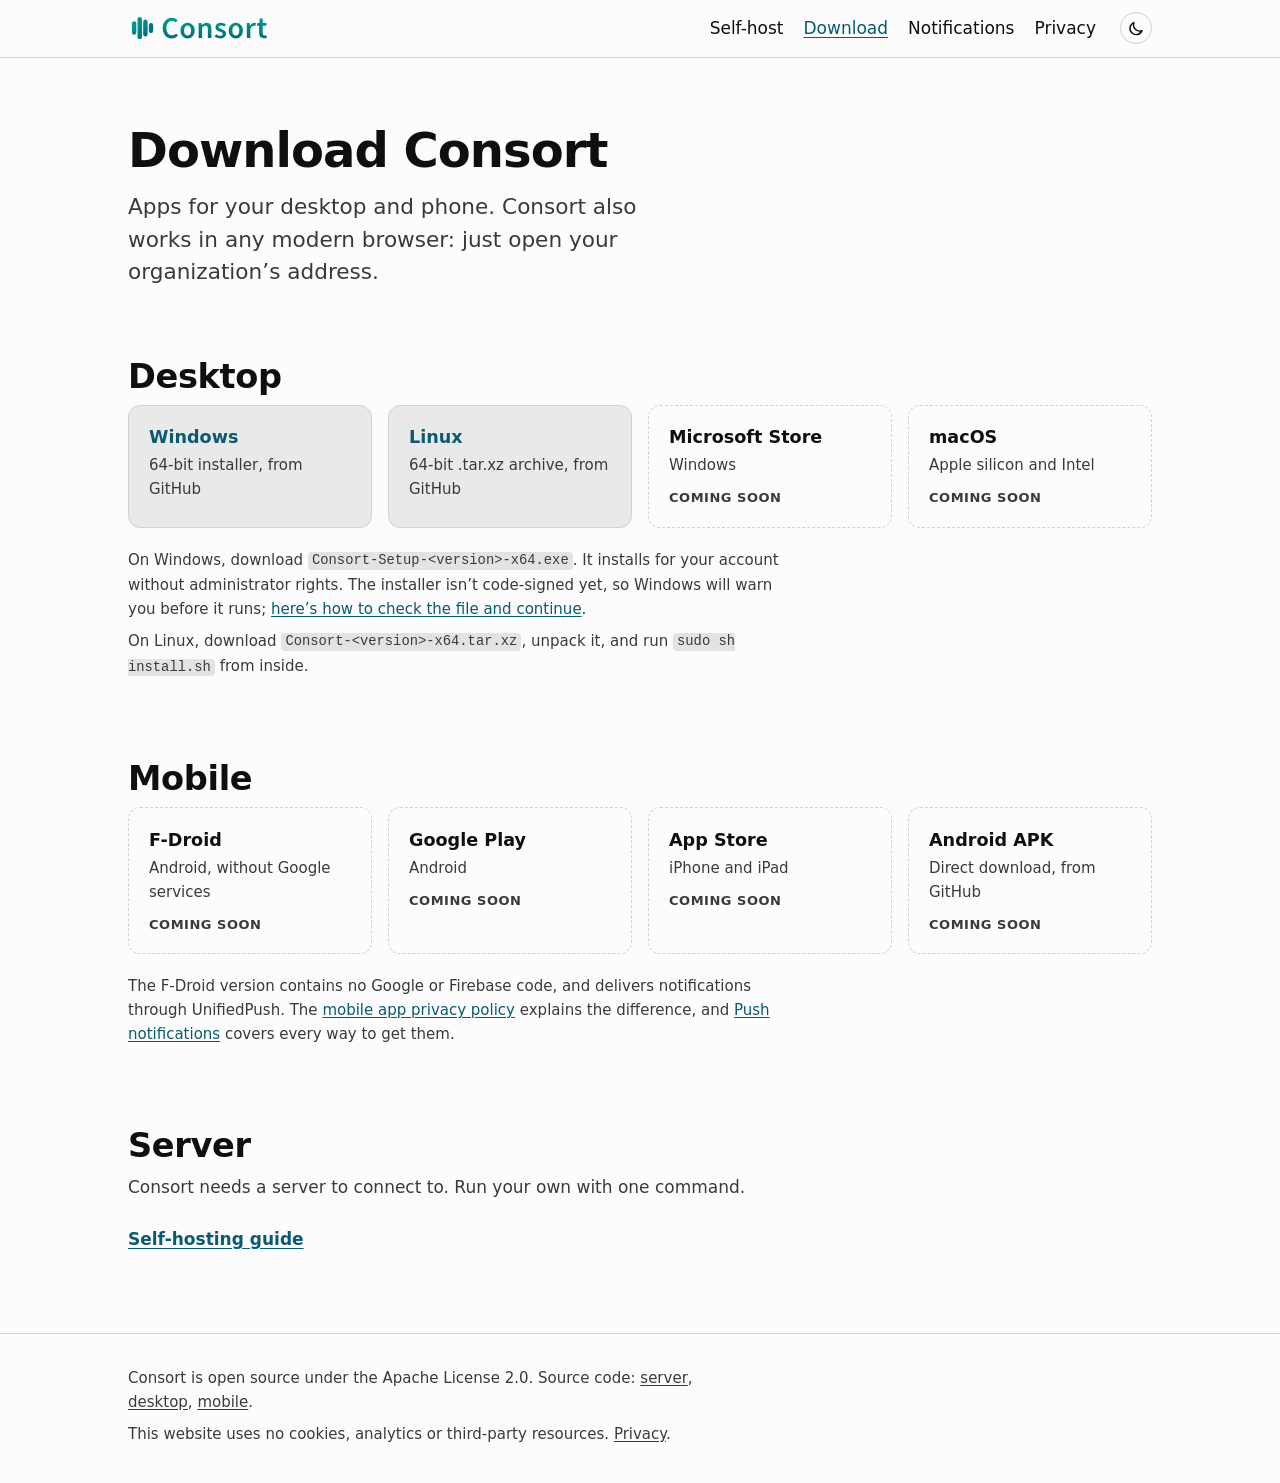
==== commit 38bfdc93: "Add a theme switcher and an interactive, scroll-linked home page hero - A light/dark button in every" ====
--- a/download/index.html
+++ b/download/index.html
@@ -3,12 +3,13 @@
 <head>
   <meta charset="utf-8">
   <meta name="viewport" content="width=device-width, initial-scale=1">
-  <meta http-equiv="Content-Security-Policy" content="default-src 'none'; style-src 'self'; img-src 'self'; base-uri 'none'; form-action 'none'">
+  <meta http-equiv="Content-Security-Policy" content="default-src 'none'; script-src 'self'; style-src 'self'; img-src 'self'; base-uri 'none'; form-action 'none'">
   <meta name="referrer" content="no-referrer">
   <title>Download · Consort</title>
   <meta name="description" content="Download Consort for Windows, Linux and Android.">
   <link rel="icon" href="../assets/favicon.svg" type="image/svg+xml">
   <link rel="stylesheet" href="../assets/style.css">
+  <script src="../assets/theme.js"></script>
 </head>
 <body>
   <a class="skip-link" href="#main">Skip to content</a>
@@ -24,6 +25,10 @@
           <li><a href="../privacy/">Privacy</a></li>
         </ul>
       </nav>
+      <button class="theme-toggle" type="button" aria-label="Dark theme" aria-pressed="false" hidden>
+        <svg class="icon-moon" viewBox="0 0 24 24" aria-hidden="true" focusable="false"><path d="M20.5 14.5A8.5 8.5 0 0 1 9.5 3.5a8.5 8.5 0 1 0 11 11z"/></svg>
+        <svg class="icon-sun" viewBox="0 0 24 24" aria-hidden="true" focusable="false"><circle cx="12" cy="12" r="4"/><path d="M12 2.5v2M12 19.5v2M2.5 12h2M19.5 12h2M5.3 5.3l1.4 1.4M17.3 17.3l1.4 1.4M5.3 18.7l1.4-1.4M17.3 6.7l1.4-1.4"/></svg>
+      </button>
     </div>
   </header>
 
--- a/assets/style.css
+++ b/assets/style.css
@@ -1,17 +1,23 @@
 /* Consort website. Plain CSS, no external resources. */
 
+/*
+  The theme comes from data-theme on <html>, which assets/theme.js sets
+  from the visitor's choice or the system setting before the page draws.
+  Without scripts the page is light.
+*/
 :root {
-  color-scheme: light dark;
-
-  --bg: #fbfdfd;
-  --surface: #eef4f4;
-  --text: #102326;
-  --muted: #48595c;
-  --border: #cfdcdd;
-  --accent: #0e7490;
-  --accent-hover: #0b5d73;
+  color-scheme: light;
+
+  --bg: #fcfcfc;
+  --header-bg: #e7e7e7;
+  --surface: #e9e9e9;
+  --text: #0f0f0f;
+  --muted: #3a3a3a;
+  --border: #d2d2d2;
+  --accent: #0a5a70;
+  --accent-hover: #07475a;
   --on-accent: #ffffff;
-  --code-bg: #e4eded;
+  --code-bg: #e3e3e3;
   --note-bg: #fff6db;
   --note-border: #b88600;
   --note-text: #3d2e00;
@@ -24,21 +30,22 @@
   --gutter: clamp(1rem, 4vw, 2rem);
 }
 
-@media (prefers-color-scheme: dark) {
-  :root {
-    --bg: #0c1517;
-    --surface: #152326;
-    --text: #e4eced;
-    --muted: #a3b4b6;
-    --border: #2a3c3f;
-    --accent: #2dd4bf;
-    --accent-hover: #5eead4;
-    --on-accent: #042f2e;
-    --code-bg: #0f1c1f;
-    --note-bg: #2b2208;
-    --note-border: #d9a520;
-    --note-text: #f6e7b8;
-  }
+:root[data-theme="dark"] {
+  color-scheme: dark;
+
+  --bg: #141414;
+  --header-bg: #1b1b1b;
+  --surface: #1f1f1f;
+  --text: #e8e8e8;
+  --muted: #a8a8a8;
+  --border: #333333;
+  --accent: #2dd4bf;
+  --accent-hover: #5eead4;
+  --on-accent: #042f2e;
+  --code-bg: #1a1a1a;
+  --note-bg: #2b2208;
+  --note-border: #d9a520;
+  --note-text: #f6e7b8;
 }
 
 *,
@@ -50,6 +57,8 @@
 html {
   -webkit-text-size-adjust: 100%;
   text-size-adjust: 100%;
+  /* Keep in-page jumps clear of the sticky header. */
+  scroll-padding-top: 6rem;
 }
 
 body {
@@ -135,8 +144,18 @@
 
 /* Header and footer */
 
+/* A solid bar that stays at the top of the page. */
 .site-header {
+  position: sticky;
+  top: 0;
+  z-index: 9;
   border-bottom: 1px solid var(--border);
+  background: var(--header-bg);
+}
+
+/* In the light theme, the bar shares the page's gray. */
+:root:not([data-theme="dark"]) .site-header {
+  background: var(--bg);
 }
 
 .site-header .wrap {
@@ -158,6 +177,66 @@
   display: block;
   width: auto;
   height: 28px;
+}
+
+/* The logo's bright teal washes out on the light page, so deepen it. */
+:root:not([data-theme="dark"]) .brand img {
+  filter: brightness(0.66) saturate(2.2);
+}
+
+/* The theme button, shown by assets/theme.js. It shows the moon in the
+   light theme and the sun in the dark one. */
+.theme-toggle {
+  display: inline-grid;
+  place-items: center;
+  width: 2rem;
+  height: 2rem;
+  margin-block: -0.25rem;
+  padding: 0;
+  border: 1px solid var(--border);
+  border-radius: 50%;
+  background: transparent;
+  color: var(--text);
+  cursor: pointer;
+}
+
+.theme-toggle:hover {
+  border-color: var(--accent);
+  color: var(--accent);
+}
+
+.theme-toggle[hidden],
+.theme-toggle[aria-pressed="true"] .icon-moon,
+.theme-toggle[aria-pressed="false"] .icon-sun {
+  display: none;
+}
+
+.theme-toggle svg {
+  width: 1.1rem;
+  height: 1.1rem;
+  fill: none;
+  stroke: currentColor;
+  stroke-width: 2;
+  stroke-linecap: round;
+  stroke-linejoin: round;
+}
+
+.site-nav {
+  margin-left: auto;
+}
+
+/* On narrow screens the button joins the logo's row and the links get
+   their own. */
+@media (max-width: 40rem) {
+  .theme-toggle {
+    order: 1;
+  }
+
+  .site-nav {
+    order: 2;
+    flex-basis: 100%;
+    margin-left: 0;
+  }
 }
 
 .site-nav ul {
@@ -401,17 +480,53 @@
   The scene is 100em wide.
 */
 
+/*
+  The stage fades out into the page at the bottom. The fade uses eased stops
+  so its end shows no line, and the extra bottom padding gives the app's
+  shadows room to fade out instead of being clipped by the hero's edge.
+*/
 .hero {
   position: relative;
   isolation: isolate;
-  overflow: hidden;
-  padding-bottom: clamp(2.5rem, 7vw, 5rem);
+  /* clip, not hidden: hidden would make the hero a scroll container, and
+     the scroll animations below would follow it instead of the page. */
+  overflow: clip;
+  padding-bottom: clamp(6rem, 16vw, 10rem);
   background:
     radial-gradient(50% 42% at 60% 70%, rgb(45 212 191 / 0.3), transparent 70%),
     radial-gradient(34% 34% at 10% 16%, rgb(14 116 144 / 0.5), transparent 70%),
     radial-gradient(28% 28% at 94% 8%, rgb(94 234 212 / 0.16), transparent 70%),
     #061012;
   color: #e6f0f1;
+}
+
+/* The light theme's stage is a lighter teal. */
+:root:not([data-theme="dark"]) .hero {
+  background:
+    radial-gradient(50% 42% at 60% 70%, rgb(45 212 191 / 0.34), transparent 70%),
+    radial-gradient(34% 34% at 10% 16%, rgb(14 116 144 / 0.6), transparent 70%),
+    radial-gradient(28% 28% at 94% 8%, rgb(94 234 212 / 0.2), transparent 70%),
+    #0f2a2f;
+}
+
+.hero::after {
+  content: "";
+  position: absolute;
+  z-index: 1;
+  /* Reach a pixel past the edge so a fractional hero height shows no sliver. */
+  inset: auto 0 -1px;
+  height: clamp(9rem, 26vw, 16rem);
+  background: linear-gradient(
+    color-mix(in srgb, var(--bg) 0%, transparent),
+    color-mix(in srgb, var(--bg) 6%, transparent) 15%,
+    color-mix(in srgb, var(--bg) 22%, transparent) 30%,
+    color-mix(in srgb, var(--bg) 43%, transparent) 45%,
+    color-mix(in srgb, var(--bg) 65%, transparent) 60%,
+    color-mix(in srgb, var(--bg) 84%, transparent) 75%,
+    color-mix(in srgb, var(--bg) 96%, transparent) 90%,
+    var(--bg)
+  );
+  pointer-events: none;
 }
 
 .hero::before {
@@ -1009,6 +1124,69 @@
   color: #fff;
 }
 
+/*
+  Minimize and Restore. assets/hero.js toggles .call-minimized on the
+  scene: the call shrinks away and a dock slides in under the message box.
+*/
+
+button.pill {
+  border: 0;
+  color: inherit;
+  font-family: inherit;
+  line-height: inherit;
+  cursor: pointer;
+}
+
+button.pill:hover {
+  box-shadow: inset 0 0 0 0.08em currentColor;
+}
+
+.call {
+  transform-origin: 15% 100%;
+  transition: opacity 0.35s ease, scale 0.45s cubic-bezier(0.3, 0.7, 0.2, 1), visibility 0s;
+}
+
+.call-minimized .call {
+  opacity: 0;
+  scale: 0.25;
+  visibility: hidden;
+  transition: opacity 0.3s ease, scale 0.4s cubic-bezier(0.5, 0, 0.7, 0.4), visibility 0s 0.4s;
+}
+
+.compose {
+  transition: bottom 0.3s ease;
+}
+
+.call-minimized .compose {
+  bottom: 3.7em;
+}
+
+/* The dock slides with bottom, not translate: a transformed element in
+   the tilted window doesn't receive clicks in Chromium. */
+.call-dock {
+  position: absolute;
+  right: 1.2em;
+  bottom: -1.5em;
+  left: 1.2em;
+  display: flex;
+  align-items: center;
+  gap: 0.5em;
+  padding: 0.35em 0.4em 0.35em 0.8em;
+  border-radius: 0.45em;
+  background: #26262c;
+  color: #e9eaeb;
+  opacity: 0;
+  visibility: hidden;
+  transition: opacity 0.25s ease, bottom 0.25s ease, visibility 0s 0.25s;
+}
+
+.call-minimized .call-dock {
+  bottom: 0.9em;
+  opacity: 1;
+  visibility: visible;
+  transition: opacity 0.3s ease 0.2s, bottom 0.3s ease 0.2s, visibility 0s 0.2s;
+}
+
 /* The voice channel, lifted out of the sidebar */
 
 .callout {
@@ -1051,29 +1229,154 @@
   font-size: 0.8em;
 }
 
-/* Speaking rings take turns; with reduced motion, one stays lit. */
+/* In the light theme, the mockup shows the app's light theme. */
+
+:root:not([data-theme="dark"]) {
+  .scene-shadow {
+    background: rgb(0 0 0 / 0.2);
+    box-shadow: 0 0 7em 5em rgb(0 0 0 / 0.16);
+  }
+
+  /* Surfaces use the site's own grays so the app and the page share one luma. */
+  .scene .app {
+    background: var(--bg);
+    color: #2b2f33;
+    box-shadow:
+      0 0 0 0.1em rgb(0 0 0 / 0.08),
+      0 3em 6em rgb(0 0 0 / 0.35);
+  }
+
+  .scene .app::after {
+    background: linear-gradient(115deg, rgb(255 255 255 / 0.3), transparent 32%, transparent 72%, rgb(255 255 255 / 0.12));
+  }
+
+  .scene .app-rail {
+    background: var(--header-bg);
+    border-right-color: var(--border);
+    color: #5f6770;
+  }
+
+  .scene .rail-org {
+    box-shadow: 0 0 0 0.15em var(--header-bg), 0 0 0 0.3em #0e9f8f;
+  }
+
+  .scene .app-top {
+    background: var(--header-bg);
+    border-bottom-color: var(--border);
+    color: #5f6770;
+  }
+
+  .scene .app-logo {
+    filter: brightness(0.66) saturate(2.2);
+  }
+
+  .scene .app-crumb { color: #1f2328; }
+  .scene .dim { color: #8a929b; }
+
+  .scene .app-search {
+    background: var(--bg);
+    color: #6b737c;
+  }
+
+  .scene .field {
+    border-color: var(--border);
+    color: #7a828b;
+  }
+
+  .scene .sec { color: #4f6b8f; }
+
+  .scene .row.on {
+    background: var(--surface);
+    color: #0f1a1d;
+  }
+
+  .scene .row.sub { color: #4b535b; }
+  .scene .presence { border-color: #9aa1a8; }
+  .scene .presence.live { border-color: #22a355; background: #22a355; }
+
+  .scene .c-hash { color: #7f8f0e; }
+  .scene .c-globe { color: #7b5fd6; }
+  .scene .c-folder { color: #d98a10; }
+  .scene .c-lounge { color: #cf9215; }
+  .scene .c-voice { color: #d4507f; }
+  .scene .c-private { color: #2f97bd; }
+
+  .scene .recip {
+    background: #d7ecee;
+    color: #0f3a3f;
+  }
+
+  .scene .msgs { border-color: #cfe3e5; }
+  .scene .msg-head { color: #15191d; }
+  .scene .msg-head .when { color: #7a828b; }
+
+  .scene .compose {
+    border-color: var(--border);
+    background: var(--surface);
+    color: #7a828b;
+  }
+
+  .scene .invite { color: #2f6fb0; }
+
+  .scene .call {
+    background: var(--bg);
+    color: #1f2328;
+    box-shadow:
+      0 0 0 0.1em rgb(0 0 0 / 0.08),
+      0 2.5em 5em rgb(0 0 0 / 0.35),
+      0 0 7em rgb(45 212 191 / 0.25);
+  }
+
+  .scene .call-head { background: var(--header-bg); }
+  .scene .pill { background: var(--border); }
+  .scene .pill.leave { background: #e03a3e; color: #fff; }
+  .scene .share { background: var(--code-bg); }
+  .scene .share-page { background: var(--bg); }
+  .scene .tile { background: var(--surface); }
+  .scene .tile-name { color: #fff; }
+
+  .scene .call-bar {
+    background: var(--header-bg);
+    color: #3b4148;
+  }
+
+  .scene .call-bar .on { color: #0e9f8f; }
+
+  .scene .callout {
+    background: var(--bg);
+    color: #2b2f33;
+    box-shadow:
+      0 0 0 0.08em rgb(0 0 0 / 0.08),
+      0 2em 4em rgb(0 0 0 / 0.35),
+      0 0 5em rgb(239 127 166 / 0.18);
+  }
+
+  .scene .callout-count { color: #7a828b; }
+
+  .scene .call-dock {
+    background: var(--header-bg);
+    color: #1f2328;
+  }
+}
+
+/* The scene drifts and the speaking rings take turns. This plays even
+   with reduced motion turned on. assets/hero.js also tilts the scene
+   toward the mouse, through --tilt-x, --tilt-y and --tilt. */
+
+.scene {
+  animation: drift 18s ease-in-out infinite alternate;
+  rotate: var(--tilt-x, 0) var(--tilt-y, 1) 0 var(--tilt, 0deg);
+  transition: rotate 0.8s cubic-bezier(0.2, 0.7, 0.2, 1);
+}
 
 .ring {
   border-radius: 50%;
-}
-
-.ring.r1 {
-  box-shadow: 0 0 0 0.14em #34d399;
-}
-
-@media (prefers-reduced-motion: no-preference) {
-  .scene {
-    animation: drift 18s ease-in-out infinite alternate;
-  }
-
-  .ring {
-    animation: speak 8s ease-in-out infinite;
-  }
-
-  .ring.r2 { animation-delay: 2s; }
-  .ring.r3 { animation-delay: 4s; }
-  .ring.r4 { animation-delay: 6s; }
-}
+  animation: speak 8s ease-in-out infinite;
+}
+
+.ring.r2 { animation-delay: 2s; }
+.ring.r3 { animation-delay: 4s; }
+.ring.r4 { animation-delay: 6s; }
 
 @keyframes drift {
   from { transform: rotateX(20deg) rotateY(-20deg) rotateZ(7deg); }
@@ -1083,6 +1386,79 @@
 @keyframes speak {
   0%, 25%, 100% { box-shadow: 0 0 0 0.14em rgb(52 211 153 / 0); }
   5%, 20% { box-shadow: 0 0 0 0.14em #34d399, 0 0 0.7em 0.15em rgb(52 211 153 / 0.55); }
+}
+
+/*
+  Scrolling down fades the hero's text, slides the call and the voice
+  panel up to the top of the window, and lets the window rise more slowly
+  than the page, so the section below, scrolling normally, slides over its
+  bottom. All of it follows --hero-scroll on <main>, which runs from 0 to
+  1 as the text scrolls off the top of the page. Browsers with scroll-driven animations
+  set it here; others get it from assets/hero.js.
+*/
+@property --hero-scroll {
+  syntax: "<number>";
+  inherits: true;
+  initial-value: 0;
+}
+
+.hero-copy {
+  opacity: calc(1 - min(1, var(--hero-scroll, 0) / 0.7));
+}
+
+/* The stage sinks through the page, ending with the window's bottom just
+   inside the hero's bottom edge, where the hero would clip it: the hero's
+   bottom padding plus 3em (the tilted window reaches lower than its box,
+   which leaves 9em of stage). It moves only by transform, so nothing on
+   the page changes position and the text below scrolls at normal speed. */
+.stage {
+  translate: 0 calc(var(--hero-scroll, 0) * (3em + clamp(6rem, 16vw, 10rem)));
+}
+
+/* The call and the voice panel rise faster than the window, ending near
+   its top. */
+.call {
+  translate: 0 calc(var(--hero-scroll, 0) * -21em);
+}
+
+.callout {
+  translate: 0 calc(var(--hero-scroll, 0) * -20em);
+}
+
+/* Fixed over the hero's faded bottom by its top padding plus 2rem, and
+   drawn above the hero, so the heading ends 2rem over the window's bottom.
+   The heading and intro let clicks through to the window underneath. */
+.hero + .wrap {
+  position: relative;
+  margin-top: calc(-1 * (clamp(3rem, 8vw, 5rem) + 2rem));
+  pointer-events: none;
+}
+
+.hero + .wrap > :not(:first-child),
+.hero + .wrap > :first-child > :not(h2, .section-intro) {
+  pointer-events: auto;
+}
+
+@supports (animation-timeline: view()) {
+  main:has(> .hero) {
+    timeline-scope: --hero-copy;
+    animation: hero-scroll linear both;
+    animation-timeline: --hero-copy;
+    animation-range: exit-crossing 0% exit-crossing 100%;
+  }
+
+  /* An inset of 0, because by default the range takes the page's
+     scroll-padding and the text would start faded. */
+  .hero-copy {
+    view-timeline-name: --hero-copy;
+    view-timeline-axis: block;
+    view-timeline-inset: 0;
+  }
+}
+
+@keyframes hero-scroll {
+  from { --hero-scroll: 0; }
+  to { --hero-scroll: 1; }
 }
 
 .split {
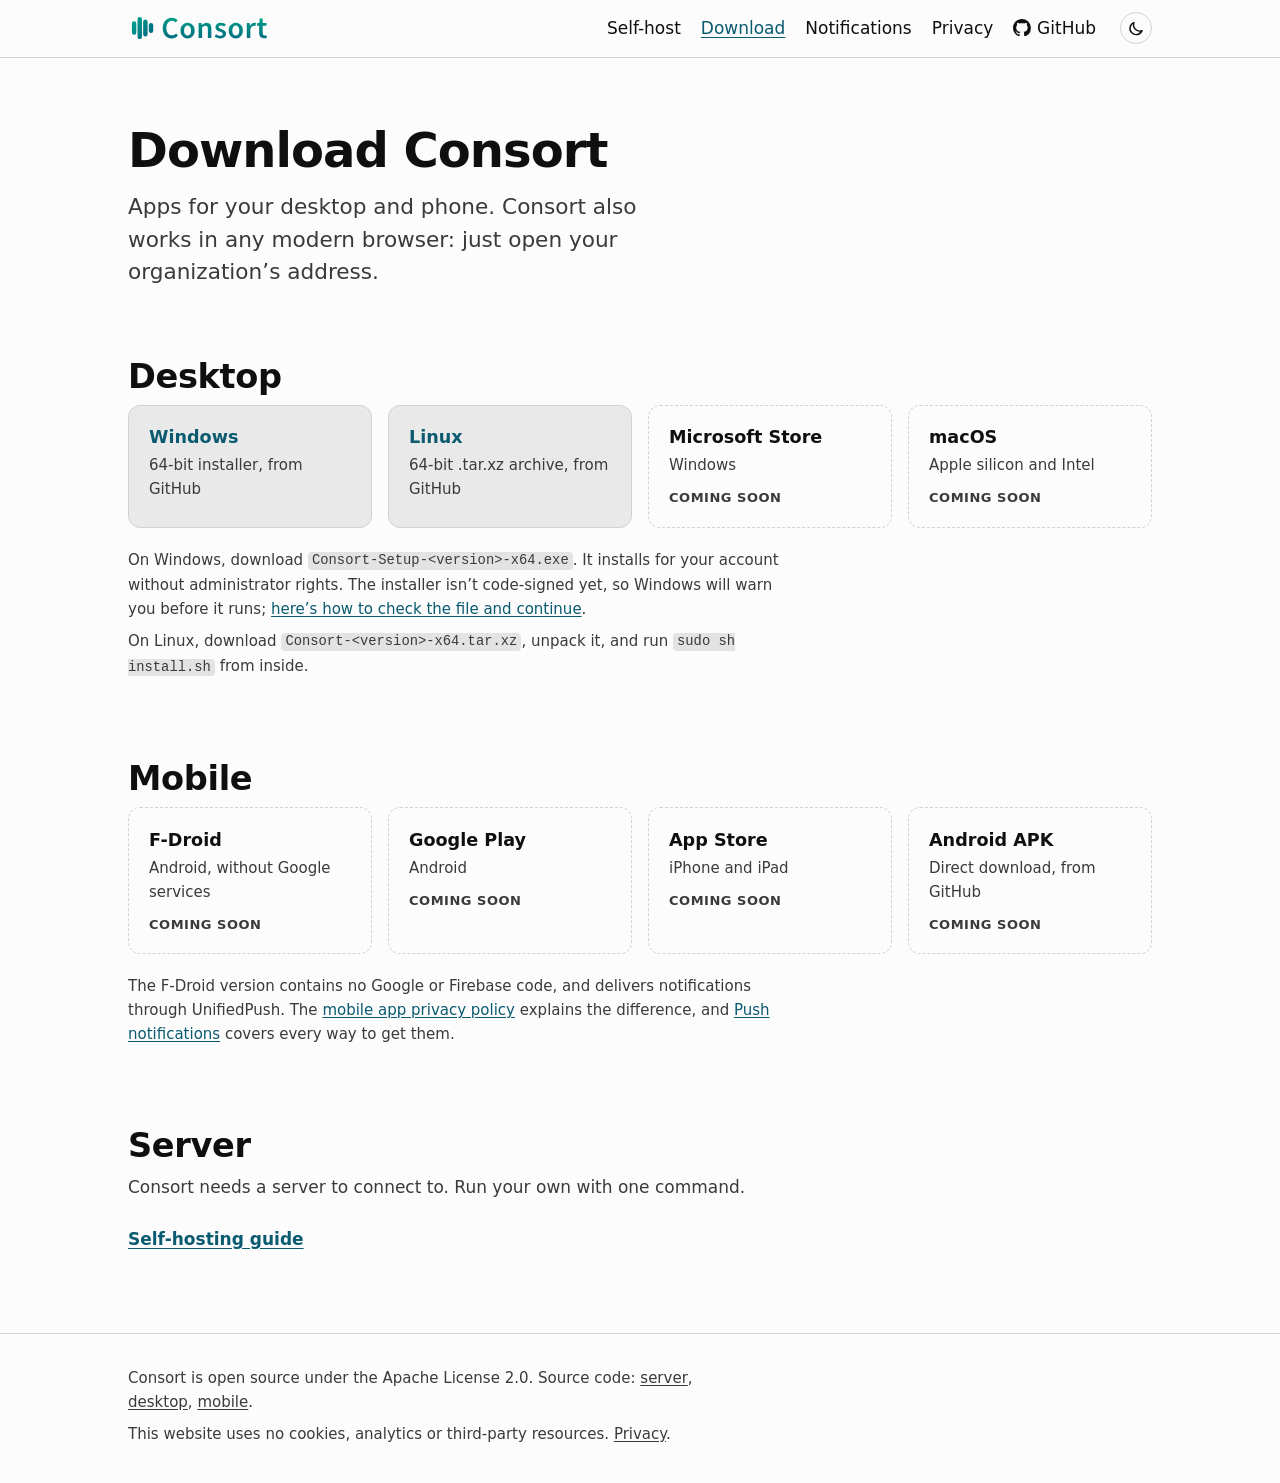
==== commit ee77c5fc: "Link the GitHub organization from every page's header The link shows GitHub's mark and name, and onl" ====
--- a/download/index.html
+++ b/download/index.html
@@ -23,6 +23,7 @@
           <li><a href="./" aria-current="page">Download</a></li>
           <li><a href="../notifications/">Notifications</a></li>
           <li><a href="../privacy/">Privacy</a></li>
+          <li><a class="nav-github" href="https://github.com/ConsortChat"><svg viewBox="0 0 16 16" aria-hidden="true" focusable="false"><path d="M8 0C3.58 0 0 3.58 0 8c0 3.54 2.29 6.53 5.47 7.59.4.07.55-.17.55-.38 0-.19-.01-.82-.01-1.49-2.01.37-2.53-.49-2.69-.94-.09-.23-.48-.94-.82-1.13-.28-.15-.68-.52-.01-.53.63-.01 1.08.58 1.23.82.72 1.21 1.87.87 2.33.66.07-.52.28-.87.51-1.07-1.78-.2-3.64-.89-3.64-3.95 0-.87.31-1.59.82-2.15-.08-.2-.36-1.02.08-2.12 0 0 .67-.21 2.2.82.64-.18 1.32-.27 2-.27.68 0 1.36.09 2 .27 1.53-1.04 2.2-.82 2.2-.82.44 1.1.16 1.92.08 2.12.51.56.82 1.27.82 2.15 0 3.07-1.87 3.75-3.65 3.95.29.25.54.73.54 1.48 0 1.07-.01 1.93-.01 2.2 0 .21.15.46.55.38A8.013 8.013 0 0016 8c0-4.42-3.58-8-8-8z"/></svg><span class="nav-label">GitHub</span></a></li>
         </ul>
       </nav>
       <button class="theme-toggle" type="button" aria-label="Dark theme" aria-pressed="false" hidden>
--- a/assets/style.css
+++ b/assets/style.css
@@ -225,9 +225,9 @@
   margin-left: auto;
 }
 
-/* On narrow screens the button joins the logo's row and the links get
-   their own. */
-@media (max-width: 40rem) {
+/* Where the links don't fit beside the logo, the button joins the logo's
+   row and the links get their own. */
+@media (max-width: 50rem) {
   .theme-toggle {
     order: 1;
   }
@@ -260,7 +260,18 @@
   text-decoration: underline;
 }
 
-/* Keep all four links on one row on phones. */
+/* The GitHub organization, with GitHub's mark. The mark sits in the line
+   of text, so the link is no taller than the others. */
+.nav-github svg {
+  width: 1.05em;
+  height: 1.05em;
+  margin-right: 0.35em;
+  vertical-align: -0.15em;
+  fill: currentColor;
+}
+
+/* Keep all the links on one row on phones: GitHub shows only its mark,
+   and its name stays for screen readers. */
 @media (max-width: 30rem) {
   .site-nav ul {
     gap: 0.25rem 0.9rem;
@@ -269,15 +280,30 @@
   .site-nav a {
     font-size: 0.9375rem;
   }
-}
-
-@media (max-width: 22rem) {
+
+  .nav-github svg {
+    margin-right: 0;
+  }
+
+  .nav-github .nav-label {
+    position: absolute;
+    width: 1px;
+    height: 1px;
+    margin: -1px;
+    overflow: hidden;
+    clip: rect(0 0 0 0);
+    white-space: nowrap;
+  }
+}
+
+/* Below about 373px the links need smaller type to stay on one row. */
+@media (max-width: 23.25rem) {
   .site-nav ul {
-    gap: 0.25rem 0.7rem;
+    gap: 0.25rem 0.5rem;
   }
 
   .site-nav a {
-    font-size: 0.875rem;
+    font-size: 0.8125rem;
   }
 }
 
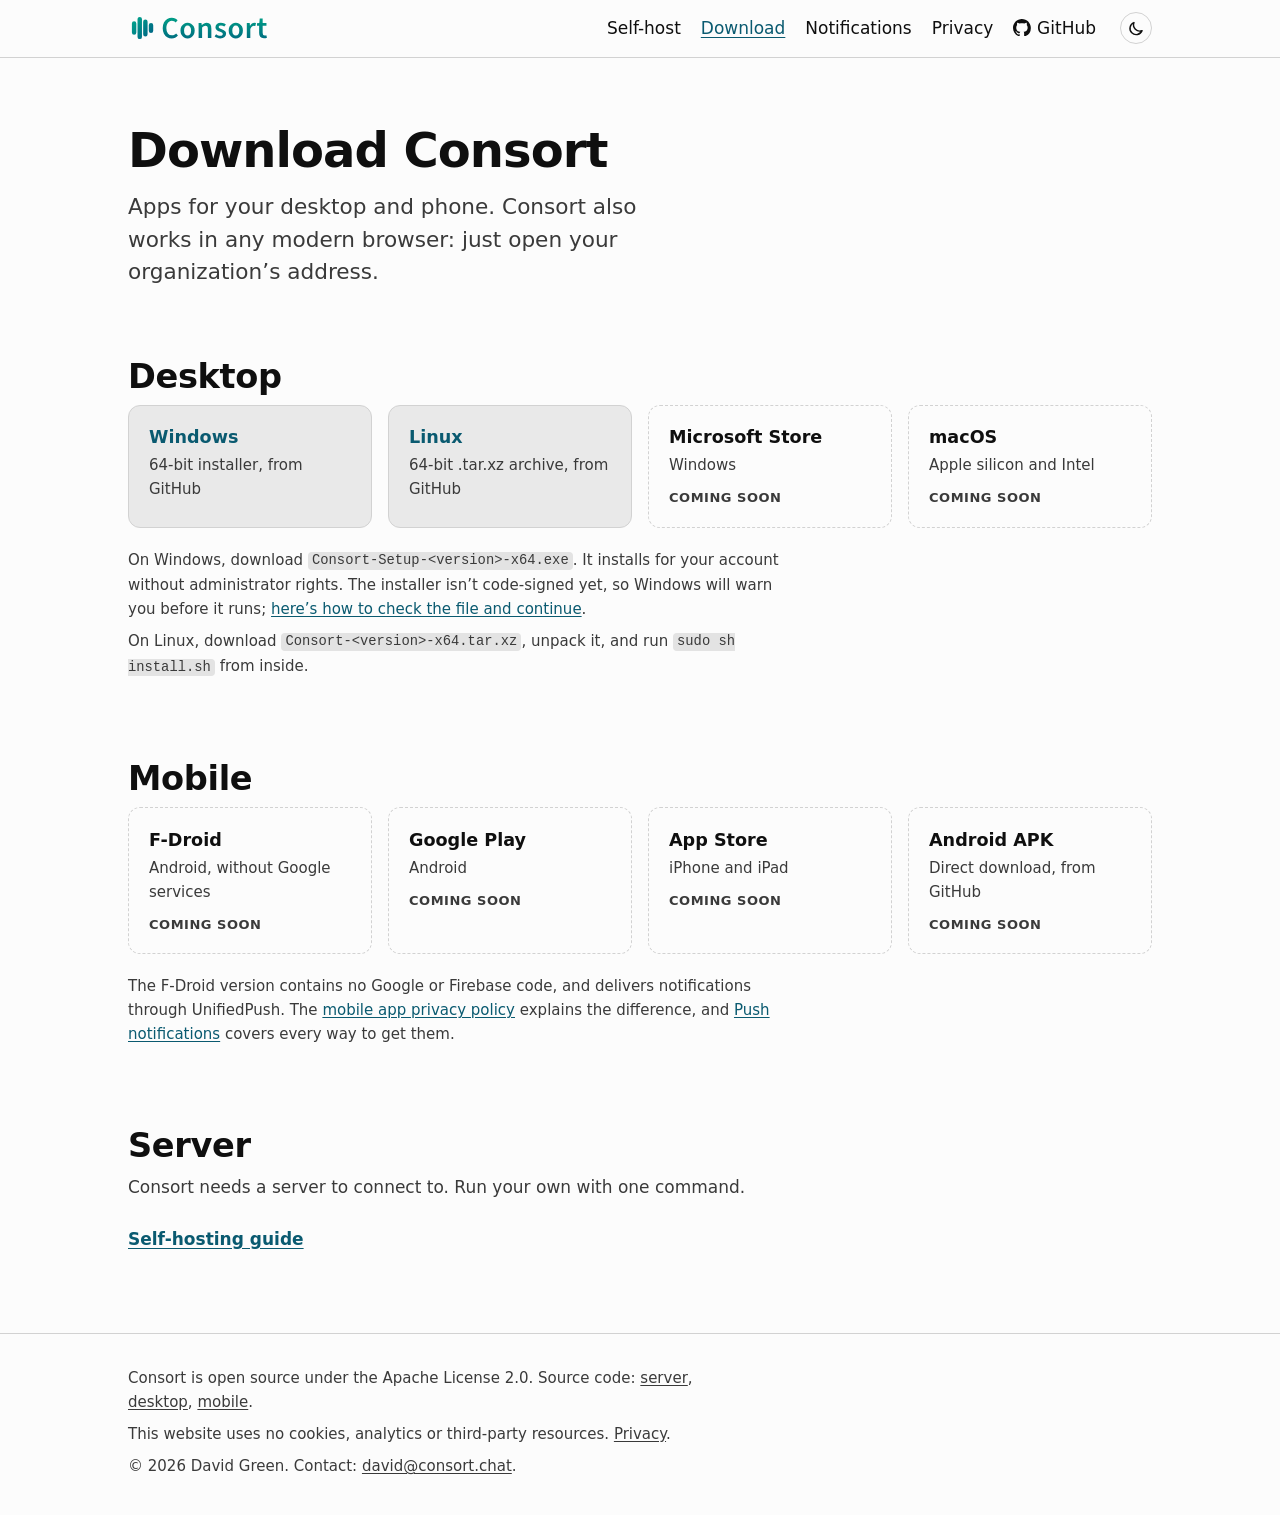
==== commit 43dc30f5: "Add a copyright notice and contact address to the footer Co-Authored-By: Claude Opus 5 <noreply@anth" ====
--- a/download/index.html
+++ b/download/index.html
@@ -49,12 +49,12 @@
       <section class="section" id="desktop" aria-labelledby="desktop-title">
         <h2 id="desktop-title">Desktop</h2>
         <ul class="stores">
-          <li><a class="store" data-store="windows" href="https://github.com/Dyslectric/Consort-Desktop/releases/latest"><span class="store-name">Windows</span> <span class="store-detail">64-bit installer, from GitHub</span> <span class="store-status">Coming soon</span></a></li>
-          <li><a class="store" data-store="linux" href="https://github.com/Dyslectric/Consort-Desktop/releases/latest"><span class="store-name">Linux</span> <span class="store-detail">64-bit .tar.xz archive, from GitHub</span> <span class="store-status">Coming soon</span></a></li>
+          <li><a class="store" data-store="windows" href="https://github.com/ConsortChat/ConsortDesktop/releases/latest"><span class="store-name">Windows</span> <span class="store-detail">64-bit installer, from GitHub</span> <span class="store-status">Coming soon</span></a></li>
+          <li><a class="store" data-store="linux" href="https://github.com/ConsortChat/ConsortDesktop/releases/latest"><span class="store-name">Linux</span> <span class="store-detail">64-bit .tar.xz archive, from GitHub</span> <span class="store-status">Coming soon</span></a></li>
           <li><a class="store" data-store="microsoft-store"><span class="store-name">Microsoft Store</span> <span class="store-detail">Windows</span> <span class="store-status">Coming soon</span></a></li>
           <li><a class="store" data-store="macos"><span class="store-name">macOS</span> <span class="store-detail">Apple silicon and Intel</span> <span class="store-status">Coming soon</span></a></li>
         </ul>
-        <p class="fine-print">On Windows, download <code>Consort-Setup-&lt;version&gt;-x64.exe</code>. It installs for your account without administrator rights. The installer isn’t code-signed yet, so Windows will warn you before it runs; <a href="https://github.com/Dyslectric/Consort-Desktop/blob/main/docs/windows-smartscreen.md">here’s how to check the file and continue</a>.</p>
+        <p class="fine-print">On Windows, download <code>Consort-Setup-&lt;version&gt;-x64.exe</code>. It installs for your account without administrator rights. The installer isn’t code-signed yet, so Windows will warn you before it runs; <a href="https://github.com/ConsortChat/ConsortDesktop/blob/main/docs/windows-smartscreen.md">here’s how to check the file and continue</a>.</p>
         <p class="fine-print">On Linux, download <code>Consort-&lt;version&gt;-x64.tar.xz</code>, unpack it, and run <code>sudo sh install.sh</code> from inside.</p>
       </section>
 
@@ -64,7 +64,7 @@
           <li><a class="store" data-store="f-droid" data-href="https://f-droid.org/packages/chat.consort.fdroid/"><span class="store-name">F-Droid</span> <span class="store-detail">Android, without Google services</span> <span class="store-status">Coming soon</span></a></li>
           <li><a class="store" data-store="google-play" data-href="https://play.google.com/store/apps/details?id=chat.consort.mobile"><span class="store-name">Google Play</span> <span class="store-detail">Android</span> <span class="store-status">Coming soon</span></a></li>
           <li><a class="store" data-store="app-store"><span class="store-name">App Store</span> <span class="store-detail">iPhone and iPad</span> <span class="store-status">Coming soon</span></a></li>
-          <li><a class="store" data-store="android-apk" data-href="https://github.com/ConsortChat/consort-mobile/releases/latest"><span class="store-name">Android APK</span> <span class="store-detail">Direct download, from GitHub</span> <span class="store-status">Coming soon</span></a></li>
+          <li><a class="store" data-store="android-apk" data-href="https://github.com/ConsortChat/ConsortMobile/releases/latest"><span class="store-name">Android APK</span> <span class="store-detail">Direct download, from GitHub</span> <span class="store-status">Coming soon</span></a></li>
         </ul>
         <p class="fine-print">The F-Droid version contains no Google or Firebase code, and delivers notifications through UnifiedPush. The <a href="../privacy/mobile/">mobile app privacy policy</a> explains the difference, and <a href="../notifications/">Push notifications</a> covers every way to get them.</p>
       </section>
@@ -79,8 +79,9 @@
 
   <footer class="site-footer">
     <div class="wrap">
-      <p>Consort is open source under the Apache License 2.0. Source code: <a href="https://github.com/Dyslectric/Consort">server</a>, <a href="https://github.com/Dyslectric/Consort-Desktop">desktop</a>, <a href="https://github.com/ConsortChat/consort-mobile">mobile</a>.</p>
+      <p>Consort is open source under the Apache License 2.0. Source code: <a href="https://github.com/ConsortChat/ConsortServer">server</a>, <a href="https://github.com/ConsortChat/ConsortDesktop">desktop</a>, <a href="https://github.com/ConsortChat/ConsortMobile">mobile</a>.</p>
       <p>This website uses no cookies, analytics or third-party resources. <a href="../privacy/">Privacy</a>.</p>
+      <p>© 2026 David Green. Contact: <a href="mailto:david@consort.chat">david@consort.chat</a>.</p>
     </div>
   </footer>
 </body>
--- a/assets/style.css
+++ b/assets/style.css
@@ -507,17 +507,27 @@
 */
 
 /*
-  The stage fades out into the page at the bottom. The fade uses eased stops
-  so its end shows no line, and the extra bottom padding gives the app's
-  shadows room to fade out instead of being clipped by the hero's edge.
+  The stage follows the hero in <main> rather than sitting inside it, so it
+  can stay in the middle of the window while the rest of the page scrolls
+  over it. The hero's bottom padding makes room for it: the stage's top
+  margin, its height, and space below it for the stage to be pulled up
+  into. --stage-height is the stage's height (66em at a font size of 1/118
+  of its width), from the page's width.
+
+  The hero fades out into the page at the bottom. The fade uses eased stops
+  so its end shows no line.
 */
+main {
+  --stage-height: calc((min(80rem, 100vw) - 2 * var(--gutter)) * 66 / 118);
+}
+
 .hero {
   position: relative;
   isolation: isolate;
   /* clip, not hidden: hidden would make the hero a scroll container, and
      the scroll animations below would follow it instead of the page. */
   overflow: clip;
-  padding-bottom: clamp(6rem, 16vw, 10rem);
+  padding-bottom: calc(clamp(1.5rem, 5vw, 3rem) + var(--stage-height) + clamp(6rem, 16vw, 10rem));
   background:
     radial-gradient(50% 42% at 60% 70%, rgb(45 212 191 / 0.3), transparent 70%),
     radial-gradient(34% 34% at 10% 16%, rgb(14 116 144 / 0.5), transparent 70%),
@@ -638,10 +648,18 @@
   outline-color: #5eead4;
 }
 
+/* Pulled up into the hero's bottom padding, back to where it would sit
+   inside the hero, and then held in place until <main> ends. assets/hero.js
+   holds it where it rests from the first scroll. Without scripts it rises
+   to the middle of the window under the header and is held there, capped
+   at 28rem from the top, a little above where it rests, so a tall window
+   doesn't push it down before any scrolling. */
 .stage-wrap {
   container-type: inline-size;
+  position: sticky;
+  top: min(28rem, calc((100vh + 3.5rem - var(--stage-height)) / 2));
   max-width: 80rem;
-  margin: clamp(1.5rem, 5vw, 3rem) auto 0;
+  margin: calc(-1 * (var(--stage-height) + clamp(6rem, 16vw, 10rem))) auto 0;
   padding-inline: var(--gutter);
 }
 
@@ -1385,14 +1403,12 @@
   }
 }
 
-/* The scene drifts and the speaking rings take turns. This plays even
-   with reduced motion turned on. assets/hero.js also tilts the scene
-   toward the mouse, through --tilt-x, --tilt-y and --tilt. */
+/* The speaking rings take turns. This plays even with reduced motion
+   turned on. assets/hero.js tilts the scene toward the mouse, through
+   --tilt-x, --tilt-y and --tilt, easing it every frame itself. */
 
 .scene {
-  animation: drift 18s ease-in-out infinite alternate;
   rotate: var(--tilt-x, 0) var(--tilt-y, 1) 0 var(--tilt, 0deg);
-  transition: rotate 0.8s cubic-bezier(0.2, 0.7, 0.2, 1);
 }
 
 .ring {
@@ -1404,87 +1420,173 @@
 .ring.r3 { animation-delay: 4s; }
 .ring.r4 { animation-delay: 6s; }
 
-@keyframes drift {
-  from { transform: rotateX(20deg) rotateY(-20deg) rotateZ(7deg); }
-  to { transform: rotateX(15deg) rotateY(-12deg) rotateZ(4deg); }
-}
-
 @keyframes speak {
   0%, 25%, 100% { box-shadow: 0 0 0 0.14em rgb(52 211 153 / 0); }
   5%, 20% { box-shadow: 0 0 0 0.14em #34d399, 0 0 0.7em 0.15em rgb(52 211 153 / 0.55); }
 }
 
 /*
-  Scrolling down fades the hero's text, slides the call and the voice
-  panel up to the top of the window, and lets the window rise more slowly
-  than the page, so the section below, scrolling normally, slides over its
-  bottom. All of it follows --hero-scroll on <main>, which runs from 0 to
-  1 as the text scrolls off the top of the page. Browsers with scroll-driven animations
-  set it here; others get it from assets/hero.js.
+  Scrolling down holds the hero's text still and fades it, while the
+  window, held in place (see .stage-wrap), rises into the space the text
+  leaves, and the call and the voice panel slide up to the window's top.
+  The rest of the page scrolls at its normal speed throughout, over the
+  window on frosted glass. It all runs over the page's first --hero-travel
+  of scrolling, and the window rises --hero-rise. assets/hero.js measures
+  both from the space above the window.
+
+  Browsers with scroll-driven animations animate translate and opacity
+  straight from the page's scroll, which runs on the compositor with the
+  scrolling itself, so the held text doesn't lag behind it on phones while
+  the main thread is busy, as when the address bar collapses. Others
+  follow --hero-scroll on <main>, from 0 to 1, which assets/hero.js sets.
 */
-@property --hero-scroll {
-  syntax: "<number>";
-  inherits: true;
-  initial-value: 0;
-}
-
-.hero-copy {
-  opacity: calc(1 - min(1, var(--hero-scroll, 0) / 0.7));
-}
-
-/* The stage sinks through the page, ending with the window's bottom just
-   inside the hero's bottom edge, where the hero would clip it: the hero's
-   bottom padding plus 3em (the tilted window reaches lower than its box,
-   which leaves 9em of stage). It moves only by transform, so nothing on
-   the page changes position and the text below scrolls at normal speed. */
-.stage {
-  translate: 0 calc(var(--hero-scroll, 0) * (3em + clamp(6rem, 16vw, 10rem)));
-}
-
-/* The call and the voice panel rise faster than the window, ending near
-   its top. */
-.call {
-  translate: 0 calc(var(--hero-scroll, 0) * -21em);
-}
-
-.callout {
-  translate: 0 calc(var(--hero-scroll, 0) * -20em);
-}
-
-/* Fixed over the hero's faded bottom by its top padding plus 2rem, and
-   drawn above the hero, so the heading ends 2rem over the window's bottom.
-   The heading and intro let clicks through to the window underneath. */
-.hero + .wrap {
+main:has(> .hero) {
+  --hero-rise: 12rem;
+  --hero-travel: 24rem;
+}
+
+@supports (animation-timeline: scroll()) {
+  /* The text moves down as far as the page scrolls, so it holds still
+     while it fades. It stays visible until the very end, so the faded
+     buttons can't be clicked once it's gone. */
+  .hero-copy {
+    animation: hero-copy linear both;
+  }
+
+  /* The window rises fastest at first and eases to a stop, 2p - p², which
+     this curve is exactly. It moves only by transform, so where it's held
+     doesn't change. */
+  .stage {
+    animation: hero-stage cubic-bezier(0.3333, 0.6667, 0.6667, 1) both;
+  }
+
+  /* The call and the voice panel rise over the window, ending near its
+     top. */
+  .call {
+    animation: hero-call linear both;
+  }
+
+  .callout {
+    animation: hero-callout linear both;
+  }
+
+  /* After the shorthands, which would reset these. */
+  .hero-copy,
+  .stage,
+  .call,
+  .callout {
+    animation-timeline: scroll(root);
+    animation-range: 0 var(--hero-travel);
+  }
+}
+
+@keyframes hero-copy {
+  to {
+    opacity: 0;
+    translate: 0 var(--hero-travel);
+    visibility: hidden;
+  }
+}
+
+@keyframes hero-stage {
+  to { translate: 0 calc(-1 * var(--hero-rise)); }
+}
+
+@keyframes hero-call {
+  to { translate: 0 -21em; }
+}
+
+@keyframes hero-callout {
+  to { translate: 0 -20em; }
+}
+
+@supports not (animation-timeline: scroll()) {
+  .hero-copy {
+    opacity: calc(1 - var(--hero-scroll, 0));
+    translate: 0 calc(var(--hero-scroll, 0) * var(--hero-travel));
+  }
+
+  .stage {
+    translate: 0 calc(var(--hero-scroll, 0) * (2 - var(--hero-scroll, 0)) * -1 * var(--hero-rise));
+  }
+
+  .call {
+    translate: 0 calc(var(--hero-scroll, 0) * -21em);
+  }
+
+  .callout {
+    translate: 0 calc(var(--hero-scroll, 0) * -20em);
+  }
+}
+
+/* Starts over the stage's bottom by the section's top padding plus 2rem
+   less the hero's padding below the stage, and is drawn above the stage,
+   so the heading ends 2rem over the window's bottom. The heading and
+   intro let clicks through to the window underneath. */
+.stage-wrap + .wrap {
   position: relative;
-  margin-top: calc(-1 * (clamp(3rem, 8vw, 5rem) + 2rem));
+  z-index: 1;
+  margin-top: calc(clamp(6rem, 16vw, 10rem) - clamp(3rem, 8vw, 5rem) - 2rem);
   pointer-events: none;
 }
 
-.hero + .wrap > :not(:first-child),
-.hero + .wrap > :first-child > :not(h2, .section-intro) {
+.stage-wrap + .wrap > :not(:first-child),
+.stage-wrap + .wrap > :first-child > :not(h2, .section-intro) {
   pointer-events: auto;
 }
 
-@supports (animation-timeline: view()) {
-  main:has(> .hero) {
-    timeline-scope: --hero-copy;
-    animation: hero-scroll linear both;
-    animation-timeline: --hero-copy;
-    animation-range: exit-crossing 0% exit-crossing 100%;
-  }
-
-  /* An inset of 0, because by default the range takes the page's
-     scroll-padding and the text would start faded. */
-  .hero-copy {
-    view-timeline-name: --hero-copy;
-    view-timeline-axis: block;
-    view-timeline-inset: 0;
-  }
-}
-
-@keyframes hero-scroll {
-  from { --hero-scroll: 0; }
-  to { --hero-scroll: 1; }
+/* The glass reaches the window's edges. It starts 14rem above the section
+   and fades in, tint and blur together, over --glass-in, reaching full
+   strength at the section's heading, its top padding down. At the end of
+   <main>, where the stage stops, its tint thickens to the page's color
+   over --glass-out, so the window fades away behind the last section.
+   Both fades use eased stops so they show no line. */
+.stage-wrap + .wrap::before {
+  --glass-in: calc(14rem + clamp(3rem, 8vw, 5rem));
+  --glass-out: 16rem;
+  content: "";
+  position: absolute;
+  z-index: -1;
+  inset: -14rem calc(50% - 50vw) 0;
+  background: linear-gradient(
+    color-mix(in srgb, var(--bg) 72%, transparent) calc(100% - var(--glass-out)),
+    color-mix(in srgb, var(--bg) 74%, transparent) calc(100% - var(--glass-out) * 0.85),
+    color-mix(in srgb, var(--bg) 78%, transparent) calc(100% - var(--glass-out) * 0.7),
+    color-mix(in srgb, var(--bg) 84%, transparent) calc(100% - var(--glass-out) * 0.55),
+    color-mix(in srgb, var(--bg) 90%, transparent) calc(100% - var(--glass-out) * 0.4),
+    color-mix(in srgb, var(--bg) 96%, transparent) calc(100% - var(--glass-out) * 0.25),
+    color-mix(in srgb, var(--bg) 99%, transparent) calc(100% - var(--glass-out) * 0.1),
+    var(--bg)
+  );
+  -webkit-mask-image: var(--glass-fade);
+  mask-image: var(--glass-fade);
+  --glass-fade: linear-gradient(
+    transparent,
+    rgb(0 0 0 / 0.02) calc(var(--glass-in) * 0.1),
+    rgb(0 0 0 / 0.08) calc(var(--glass-in) * 0.2),
+    rgb(0 0 0 / 0.18) calc(var(--glass-in) * 0.3),
+    rgb(0 0 0 / 0.32) calc(var(--glass-in) * 0.4),
+    rgb(0 0 0 / 0.5) calc(var(--glass-in) * 0.5),
+    rgb(0 0 0 / 0.68) calc(var(--glass-in) * 0.6),
+    rgb(0 0 0 / 0.82) calc(var(--glass-in) * 0.7),
+    rgb(0 0 0 / 0.92) calc(var(--glass-in) * 0.8),
+    rgb(0 0 0 / 0.98) calc(var(--glass-in) * 0.9),
+    #000 var(--glass-in)
+  );
+  -webkit-backdrop-filter: blur(20px) saturate(1.3);
+  backdrop-filter: blur(20px) saturate(1.3);
+}
+
+/* Clips the glass's overshoot by the scrollbar's width, and the window's
+   shadows, which reach below <main> once the stage stops at its end. */
+main:has(> .stage-wrap) {
+  overflow: clip;
+}
+
+@media (prefers-reduced-transparency: reduce) {
+  .stage-wrap + .wrap::before {
+    background: var(--bg);
+  }
 }
 
 .split {
